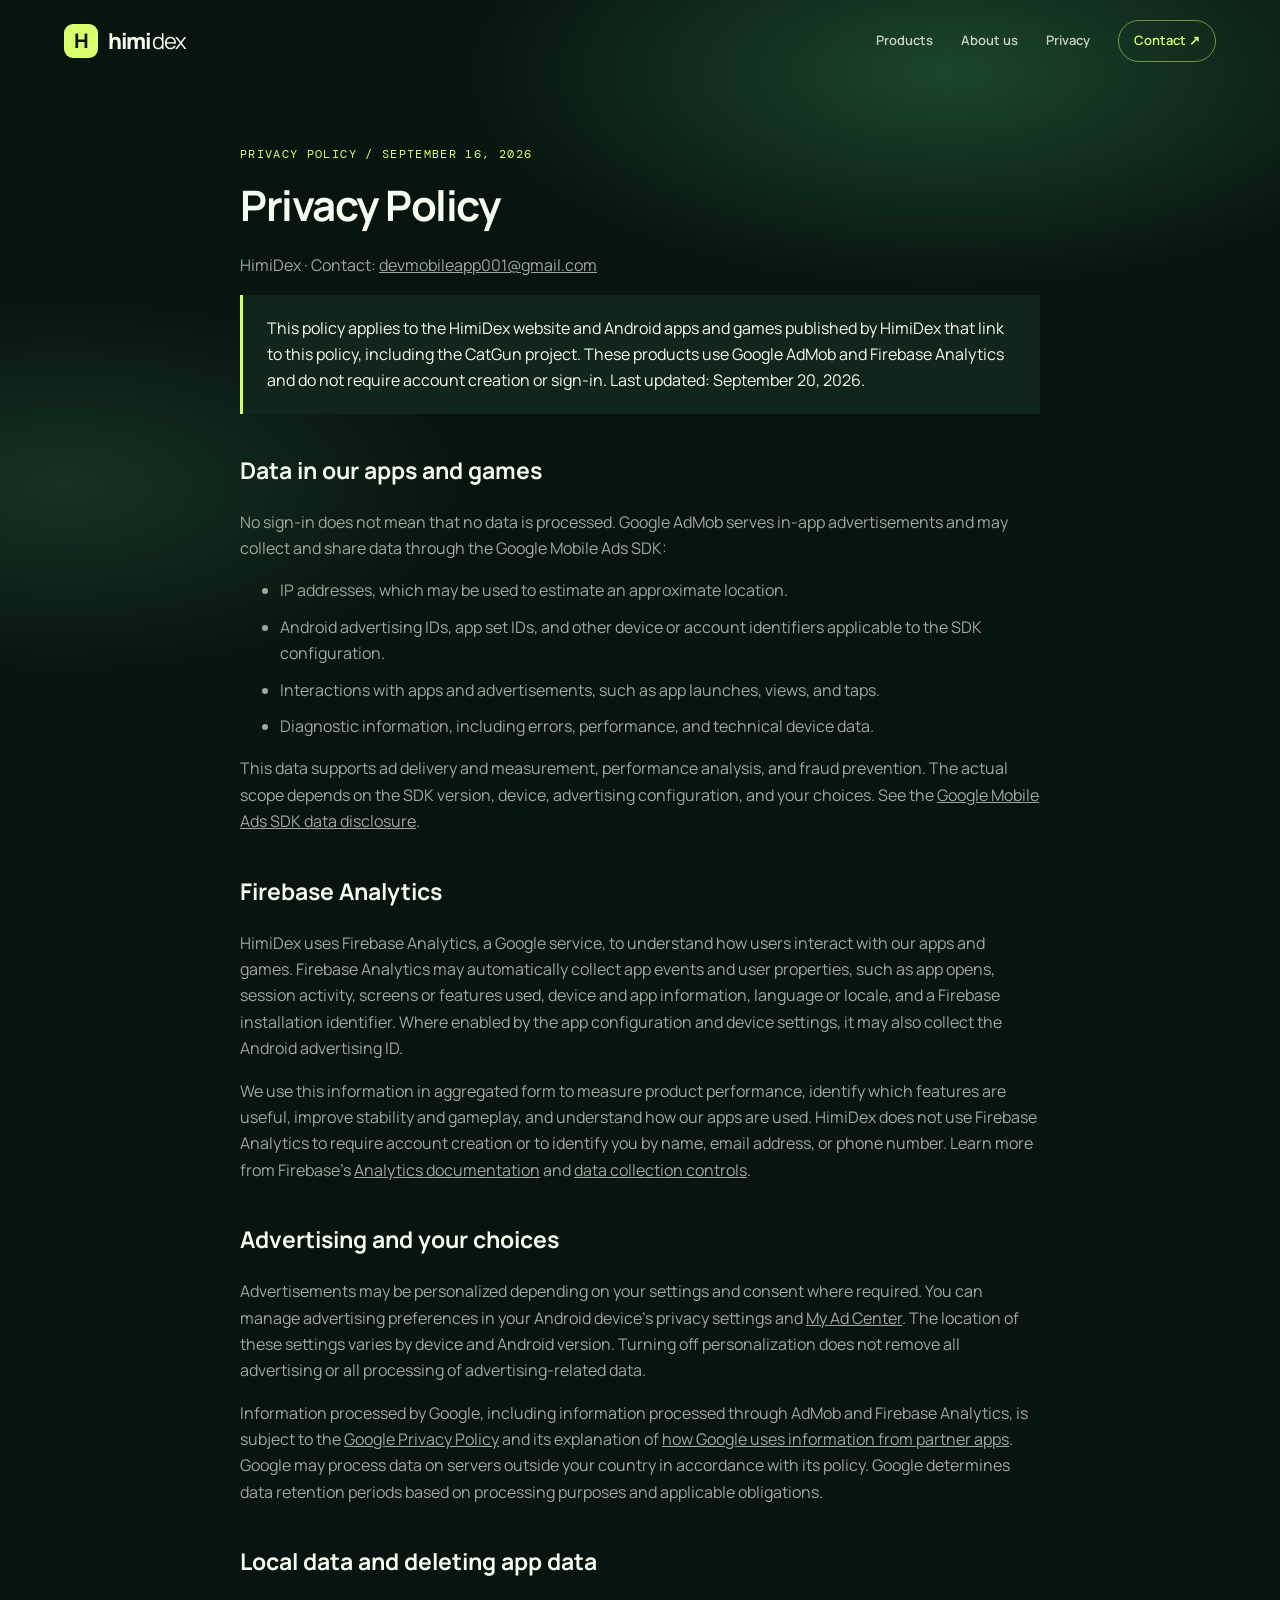
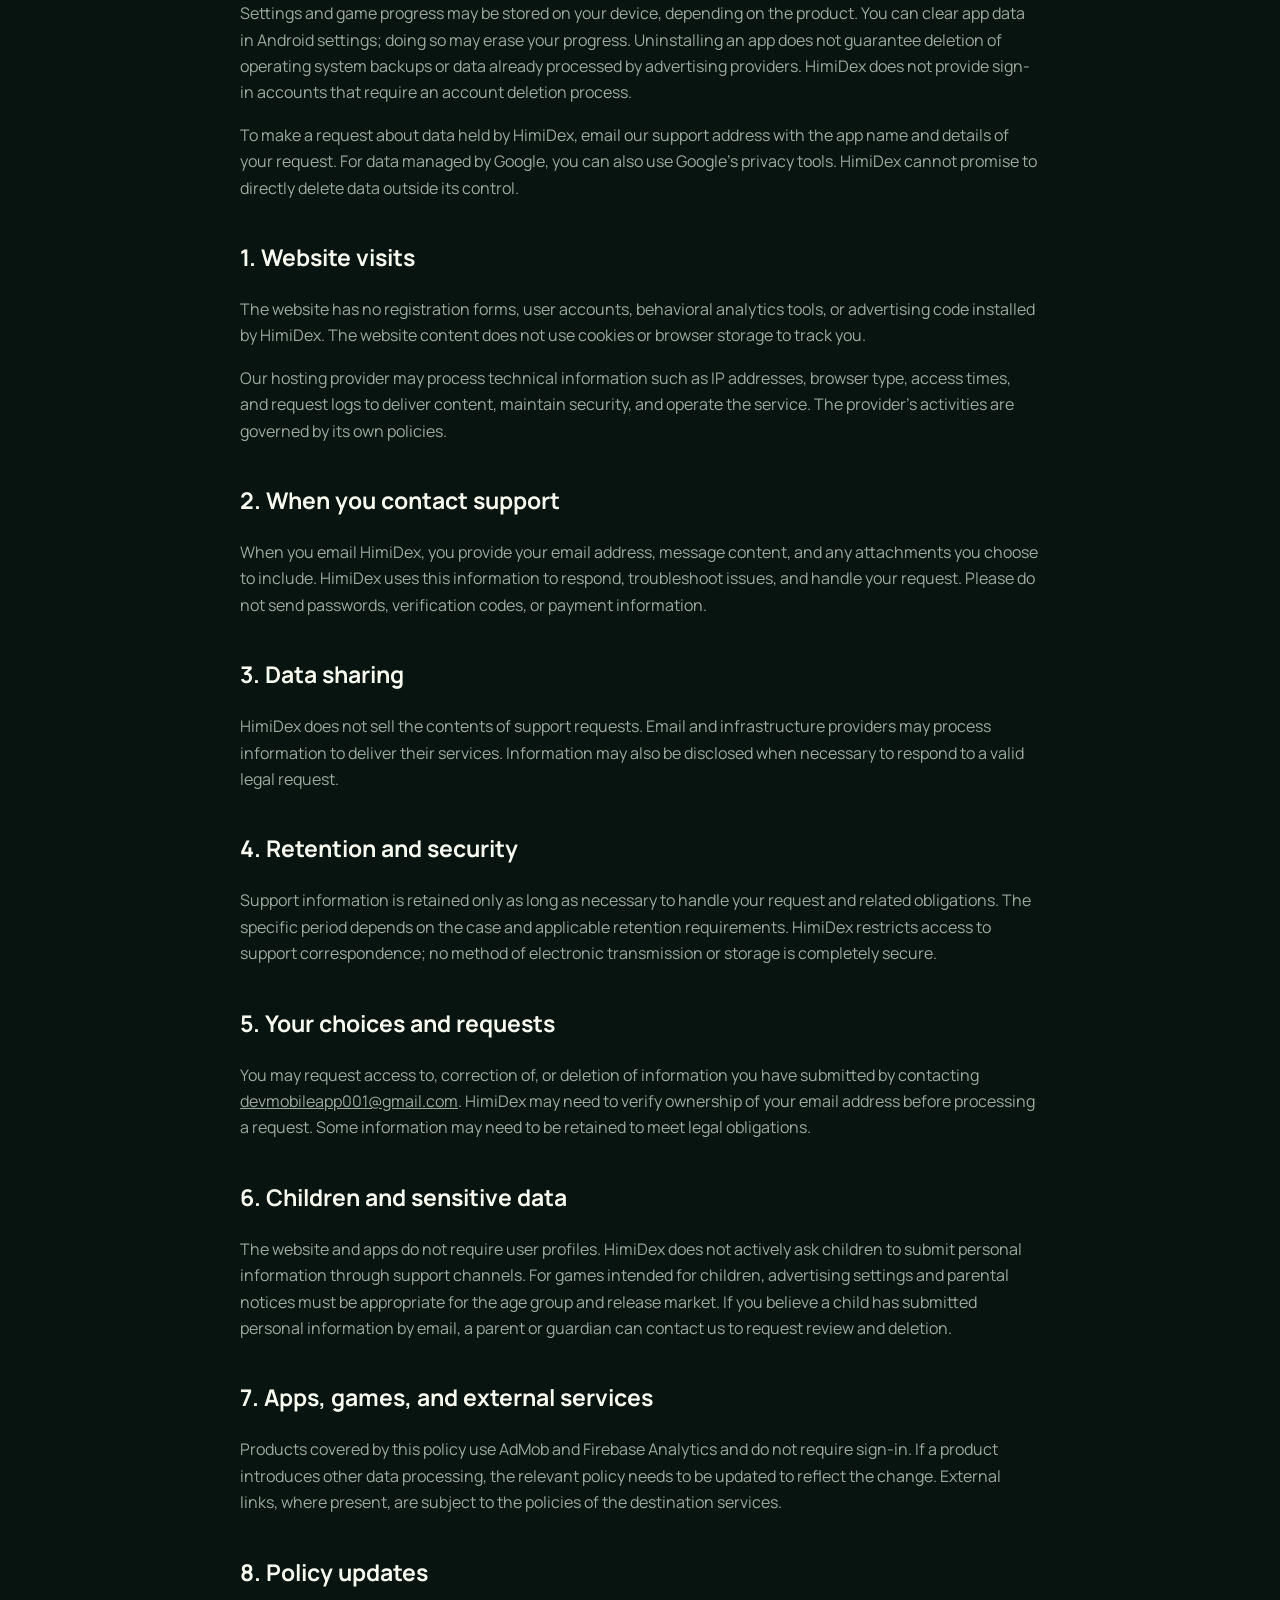
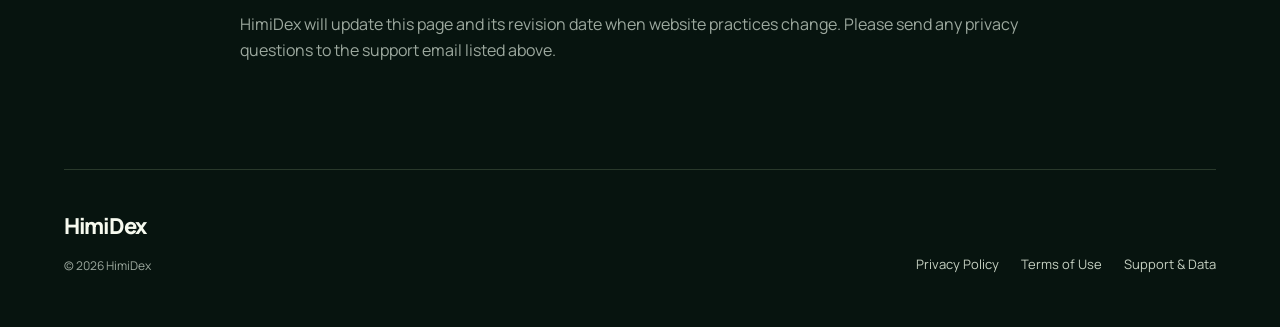
==== privacy-policy/index.html @ a6551d79 "update" ====
<!doctype html><html lang="en"><head><meta charset="utf-8"><meta name="viewport" content="width=device-width,initial-scale=1"><title>Privacy Policy — HimiDex</title><meta name="description" content="HimiDex Privacy Policy. Contact devmobileapp001@gmail.com."><link rel="stylesheet" href="/style.css"><link rel="icon" href="data:image/svg+xml,%3Csvg xmlns='http://www.w3.org/2000/svg' viewBox='0 0 40 40'%3E%3Crect width='40' height='40' rx='10' fill='%23c3f56d'/%3E%3Ctext x='8' y='29' font-size='28' font-family='sans-serif' font-weight='bold' fill='%23111411'%3EH%3C/text%3E%3C/svg%3E"></head><body><a class="skip" href="#main">Skip to content</a><header><nav class="wrap"><a class="brand" href="/"><b>H</b>himi<span style="font-weight:400">dex</span></a><div class="links"><a href="/#products">Products</a><a href="/#about">About us</a><a href="/privacy-policy/">Privacy</a><a class="contact" href="/support/">Contact ↗</a></div></nav></header><main id="main" class="wrap legal"><div class="eyebrow">Privacy Policy / September 16, 2026</div><h1>Privacy Policy</h1><p>HimiDex · Contact: <a href="mailto:devmobileapp001@gmail.com">devmobileapp001@gmail.com</a></p>
<div class="notice">This policy applies to the HimiDex website and Android apps and games published by HimiDex that link to this policy, including the CatGun project. These products use Google AdMob and Firebase Analytics and do not require account creation or sign-in. Last updated: September 20, 2026.</div>
<h2>Data in our apps and games</h2><p>No sign-in does not mean that no data is processed. Google AdMob serves in-app advertisements and may collect and share data through the Google Mobile Ads SDK:</p><ul><li>IP addresses, which may be used to estimate an approximate location.</li><li>Android advertising IDs, app set IDs, and other device or account identifiers applicable to the SDK configuration.</li><li>Interactions with apps and advertisements, such as app launches, views, and taps.</li><li>Diagnostic information, including errors, performance, and technical device data.</li></ul><p>This data supports ad delivery and measurement, performance analysis, and fraud prevention. The actual scope depends on the SDK version, device, advertising configuration, and your choices. See the <a href="https://developers.google.com/admob/android/privacy/play-data-disclosure">Google Mobile Ads SDK data disclosure</a>.</p>
<h2>Firebase Analytics</h2><p>HimiDex uses Firebase Analytics, a Google service, to understand how users interact with our apps and games. Firebase Analytics may automatically collect app events and user properties, such as app opens, session activity, screens or features used, device and app information, language or locale, and a Firebase installation identifier. Where enabled by the app configuration and device settings, it may also collect the Android advertising ID.</p><p>We use this information in aggregated form to measure product performance, identify which features are useful, improve stability and gameplay, and understand how our apps are used. HimiDex does not use Firebase Analytics to require account creation or to identify you by name, email address, or phone number. Learn more from Firebase's <a href="https://firebase.google.com/docs/analytics/android/get-started">Analytics documentation</a> and <a href="https://firebase.google.com/docs/analytics/android/configure-data-collection">data collection controls</a>.</p>
<h2>Advertising and your choices</h2><p>Advertisements may be personalized depending on your settings and consent where required. You can manage advertising preferences in your Android device's privacy settings and <a href="https://myadcenter.google.com/">My Ad Center</a>. The location of these settings varies by device and Android version. Turning off personalization does not remove all advertising or all processing of advertising-related data.</p><p>Information processed by Google, including information processed through AdMob and Firebase Analytics, is subject to the <a href="https://policies.google.com/privacy">Google Privacy Policy</a> and its explanation of <a href="https://policies.google.com/technologies/partner-sites">how Google uses information from partner apps</a>. Google may process data on servers outside your country in accordance with its policy. Google determines data retention periods based on processing purposes and applicable obligations.</p>
<h2>Local data and deleting app data</h2><p>Settings and game progress may be stored on your device, depending on the product. You can clear app data in Android settings; doing so may erase your progress. Uninstalling an app does not guarantee deletion of operating system backups or data already processed by advertising providers. HimiDex does not provide sign-in accounts that require an account deletion process.</p><p>To make a request about data held by HimiDex, email our support address with the app name and details of your request. For data managed by Google, you can also use Google's privacy tools. HimiDex cannot promise to directly delete data outside its control.</p>
<h2>1. Website visits</h2><p>The website has no registration forms, user accounts, behavioral analytics tools, or advertising code installed by HimiDex. The website content does not use cookies or browser storage to track you.</p><p>Our hosting provider may process technical information such as IP addresses, browser type, access times, and request logs to deliver content, maintain security, and operate the service. The provider's activities are governed by its own policies.</p>
<h2>2. When you contact support</h2><p>When you email HimiDex, you provide your email address, message content, and any attachments you choose to include. HimiDex uses this information to respond, troubleshoot issues, and handle your request. Please do not send passwords, verification codes, or payment information.</p>
<h2>3. Data sharing</h2><p>HimiDex does not sell the contents of support requests. Email and infrastructure providers may process information to deliver their services. Information may also be disclosed when necessary to respond to a valid legal request.</p>
<h2>4. Retention and security</h2><p>Support information is retained only as long as necessary to handle your request and related obligations. The specific period depends on the case and applicable retention requirements. HimiDex restricts access to support correspondence; no method of electronic transmission or storage is completely secure.</p>
<h2>5. Your choices and requests</h2><p>You may request access to, correction of, or deletion of information you have submitted by contacting <a href="mailto:devmobileapp001@gmail.com?subject=Privacy%20request">devmobileapp001@gmail.com</a>. HimiDex may need to verify ownership of your email address before processing a request. Some information may need to be retained to meet legal obligations.</p>
<h2>6. Children and sensitive data</h2><p>The website and apps do not require user profiles. HimiDex does not actively ask children to submit personal information through support channels. For games intended for children, advertising settings and parental notices must be appropriate for the age group and release market. If you believe a child has submitted personal information by email, a parent or guardian can contact us to request review and deletion.</p>
<h2>7. Apps, games, and external services</h2><p>Products covered by this policy use AdMob and Firebase Analytics and do not require sign-in. If a product introduces other data processing, the relevant policy needs to be updated to reflect the change. External links, where present, are subject to the policies of the destination services.</p>
<h2>8. Policy updates</h2><p>HimiDex will update this page and its revision date when website practices change. Please send any privacy questions to the support email listed above.</p></main><footer class="wrap footer"><div><a class="brand" href="/">HimiDex</a><p>© 2026 HimiDex</p></div><div class="footer-links"><a href="/privacy-policy/">Privacy Policy</a><a href="/terms/">Terms of Use</a><a href="/support/">Support & Data</a></div></footer></body></html>
---- style.css ----
@import url('https://fonts.googleapis.com/css2?family=DM+Mono&family=Manrope:wght@400;500;600;700;800&display=swap');
:root{color-scheme:dark;--ink:#07140f;--panel:#10261d;--muted:#9da99f;--acid:#d9ff6c;--line:rgba(220,255,192,.16);--white:#f6faef}*{box-sizing:border-box}html{scroll-behavior:smooth;scroll-padding-top:100px}body{margin:0;background:var(--ink);color:var(--white);font:16px/1.65 Manrope,Arial,sans-serif;overflow-x:hidden}body:before{content:"";position:fixed;inset:0;z-index:-2;background:radial-gradient(ellipse 55% 35% at 74% 8%,#1c452d 0%,transparent 70%),radial-gradient(ellipse 45% 30% at 5% 54%,#153224 0%,transparent 72%),var(--ink)}body:after{content:"";position:fixed;inset:0;z-index:-1;opacity:.17;pointer-events:none;background-image:linear-gradient(rgba(220,255,192,.14) 1px,transparent 1px),linear-gradient(90deg,rgba(220,255,192,.14) 1px,transparent 1px);background-size:70px 70px;mask-image:linear-gradient(#0001,transparent 70%)}a{color:inherit;text-decoration:none}.wrap{width:min(1190px,90%);margin-inline:auto}.skip{position:absolute;top:-60px;left:12px;background:var(--acid);color:var(--ink);padding:10px 14px;z-index:20}.skip:focus{top:12px}.site-header{border-bottom:1px solid var(--line);backdrop-filter:blur(16px);position:sticky;top:0;z-index:10;background:rgba(7,20,15,.78)}nav{height:82px;display:flex;align-items:center;justify-content:space-between;gap:24px}.brand{font-weight:800;letter-spacing:-1.3px;font-size:22px;display:flex;align-items:center;gap:1px}.brand b{display:grid;place-items:center;width:34px;height:34px;margin-right:9px;border-radius:9px;background:var(--acid);color:var(--ink);font:800 20px/1 Manrope}.brand span{font-weight:400}.links{display:flex;align-items:center;gap:28px;font-size:13px;font-weight:600;color:#c8d0c6}.links>a{transition:color .2s}.links>a:hover{color:var(--acid)}.contact{border:1px solid rgba(217,255,108,.48);border-radius:999px;padding:9px 15px;color:var(--acid)!important}.contact i{font-style:normal;margin-left:5px}.hero{min-height:650px;padding:79px 0 58px;display:grid;grid-template-columns:1.04fr .96fr;align-items:center;gap:60px}.eyebrow{font:12px/1.3 "DM Mono",monospace;letter-spacing:1.35px;text-transform:uppercase;color:var(--acid);display:flex;align-items:center;gap:10px;margin:0 0 20px}.eyebrow span{width:8px;height:8px;border-radius:50%;background:var(--acid);box-shadow:0 0 16px var(--acid)}h1,h2,h3,p{margin-top:0}h1{font-size:clamp(45px,5.4vw,76px);line-height:1.06;letter-spacing:-4.6px;margin-bottom:25px;max-width:700px}h1 em,h2 em{font-style:normal;color:var(--acid)}p{color:var(--muted)}.hero-copy>p{max-width:520px;font-size:18px}.hero-actions{display:flex;align-items:center;gap:25px;margin-top:31px}.button{background:var(--acid);color:var(--ink);display:inline-flex;align-items:center;gap:30px;font-weight:800;padding:14px 18px 14px 20px;border-radius:9px;transition:transform .2s,box-shadow .2s}.button span{font-size:21px;line-height:1}.button:hover{transform:translateY(-3px);box-shadow:0 13px 30px rgba(217,255,108,.18)}.quiet-link{font-size:14px;font-weight:700;color:#d3ddce}.quiet-link span{color:var(--acid);margin-left:6px}.hero-meta{display:flex;gap:34px;margin-top:52px;padding-top:18px;border-top:1px solid var(--line)}.hero-meta div{display:grid}.hero-meta strong{font:700 12px "DM Mono",monospace;color:#edf5e8;text-transform:uppercase;letter-spacing:.45px}.hero-meta span{font-size:12px;color:#758278;margin-top:3px}.hero-stage{position:relative;min-height:495px;border:1px solid rgba(217,255,108,.5);border-radius:30px;overflow:hidden;background:linear-gradient(142deg,#d9ff6c -15%,#94bf3e 42%,#1e4b2b 115%);isolation:isolate;box-shadow:20px 25px 0 rgba(1,8,5,.45),0 0 0 7px rgba(217,255,108,.05);transform:rotate(1.25deg)}.hero-stage:after{content:"";position:absolute;inset:12px;border:1px solid rgba(3,20,10,.22);border-radius:21px;z-index:-1}.stage-label,.stage-foot{position:absolute;left:27px;right:27px;display:flex;justify-content:space-between;z-index:3;color:#14351e;font:10px "DM Mono",monospace;letter-spacing:1px}.stage-label{top:25px}.stage-label strong{font-size:10px}.stage-foot{bottom:24px;font-weight:700}.hero-stage img{position:absolute;width:276px;height:auto;left:50%;top:50%;z-index:2;transform:translate(-50%,-43%) rotate(-7deg);filter:drop-shadow(16px 26px 1px rgba(11,40,19,.28));image-rendering:auto}.orbit{position:absolute;border:1px solid rgba(14,56,26,.37);border-radius:50%;left:50%;top:49%;transform:translate(-50%,-50%);z-index:1}.orbit-one{width:360px;height:360px;box-shadow:0 0 0 42px rgba(205,255,100,.21),0 0 0 84px rgba(205,255,100,.13)}.orbit-two{width:525px;height:300px;transform:translate(-50%,-50%) rotate(-26deg)}.pixel-grid{position:absolute;inset:0;opacity:.28;background-image:linear-gradient(rgba(22,66,30,.54) 1px,transparent 1px),linear-gradient(90deg,rgba(22,66,30,.54) 1px,transparent 1px);background-size:25px 25px;mask-image:linear-gradient(90deg,transparent,#000 28%,#000 75%,transparent)}.spark{position:absolute;color:#f3ffd0;font-size:30px;z-index:3}.spark-one{right:60px;top:128px}.spark-two{left:67px;bottom:115px;font-size:19px}.ticker{border-block:1px solid var(--line);overflow:hidden;background:rgba(5,17,12,.52);white-space:nowrap}.ticker>div{padding:16px 0;display:flex;width:max-content;gap:24px;font:12px "DM Mono",monospace;letter-spacing:1.5px;color:#dbe9d3;animation:marquee 28s linear infinite}.ticker b{color:var(--acid);font-size:14px}@keyframes marquee{to{transform:translateX(-20%)}}.section{padding:120px 0}.section-head{display:flex;justify-content:space-between;align-items:end;gap:55px;margin-bottom:47px}.section-head h2,.studio-section h2{font-size:clamp(37px,4.1vw,58px);line-height:1.08;letter-spacing:-3.3px;margin:0}.section-head>p{max-width:370px;margin:0 0 5px}.product-grid{display:grid;grid-template-columns:1.13fr .87fr;gap:22px}.project-card{min-height:510px;padding:27px;border:1px solid var(--line);border-radius:22px;display:flex;flex-direction:column;overflow:hidden;position:relative}.card-top{display:flex;justify-content:space-between;align-items:center;font:11px "DM Mono",monospace;letter-spacing:1.1px;text-transform:uppercase;z-index:2}.card-top i{font-style:normal;letter-spacing:0;color:#122716;background:var(--acid);padding:5px 8px;border-radius:99px}.game-card{background:radial-gradient(circle at 58% 36%,#547d30 0%,#254d29 24%,#10291f 67%,#0c1b15 100%)}.game-card:before{content:"";position:absolute;width:490px;height:490px;border-radius:50%;border:1px solid rgba(217,255,108,.25);left:15%;top:55px;box-shadow:0 0 0 42px rgba(217,255,108,.045),0 0 0 84px rgba(217,255,108,.025)}.game-orb{position:absolute;left:50%;top:47%;width:200px;height:200px;transform:translate(-50%,-50%);border-radius:50%;display:grid;place-items:center;border:1px solid rgba(217,255,108,.35);background:radial-gradient(circle,#d7ff79,#8ab34b 58%,transparent 59%);box-shadow:0 0 0 25px rgba(217,255,108,.05)}.game-orb img{width:164px;height:auto;filter:drop-shadow(8px 15px 0 rgba(0,0,0,.2));transform:rotate(-7deg)}.card-bottom{margin-top:auto;position:relative;z-index:2}.card-bottom h3{font-size:29px;letter-spacing:-1.5px;margin-bottom:5px}.card-bottom p{max-width:450px;margin-bottom:15px}.card-bottom a{font:700 13px "DM Mono",monospace;color:var(--acid)}.card-bottom a span{font-size:18px;margin-left:7px}.app-card{background:#ece7d9;color:#162319}.app-card .card-top{color:#304438}.app-card .card-top i{background:#182b20;color:var(--acid)}.app-card .card-bottom p{color:#4d6054}.app-card .card-bottom a{color:#305a3a}.app-visual{display:flex;gap:24px;align-items:center;justify-content:center;height:285px;position:relative}.phone{width:144px;height:241px;border-radius:25px;background:#172b20;border:7px solid #fffdf5;box-shadow:10px 13px 0 rgba(15,34,19,.13);display:flex;align-items:center;justify-content:center;position:relative;transform:rotate(7deg)}.phone>span{position:absolute;top:10px;width:42px;height:5px;background:#e6e5db;border-radius:10px}.phone b{display:grid;place-items:center;width:61px;height:61px;border-radius:17px;background:var(--acid);color:#18301e;font-size:32px}.phone small{position:absolute;bottom:30px;color:#edf4e9;font-size:9px}.phone i{position:absolute;bottom:13px;width:35px;height:3px;background:#d6e1d0;border-radius:99px}.app-lines{display:grid;gap:12px}.app-lines span{display:block;height:10px;border-radius:99px;background:#cdd7c7}.app-lines span:nth-child(1){width:83px}.app-lines span:nth-child(2){width:122px;background:#a8c962}.app-lines span:nth-child(3){width:64px}.studio-section{background:linear-gradient(90deg,rgba(217,255,108,.09),rgba(217,255,108,.015));border-block:1px solid var(--line);padding:105px 0}.studio-grid{display:grid;grid-template-columns:1fr 1fr;gap:80px}.studio-copy>p{font-size:18px;max-width:505px}.principles{margin-top:35px;border-top:1px solid var(--line)}.principles div{display:grid;grid-template-columns:50px 1fr;align-items:center;padding:14px 0;border-bottom:1px solid var(--line)}.principles b{color:var(--acid);font:12px "DM Mono",monospace}.principles span{font-weight:700}.privacy-section{padding:94px 0}.privacy-card{padding:44px 49px;display:grid;grid-template-columns:auto 1fr auto;align-items:center;gap:31px;border-radius:19px;background:var(--acid);color:var(--ink);position:relative;overflow:hidden}.privacy-card:after{content:"";position:absolute;width:360px;height:360px;border-radius:50%;border:1px solid rgba(7,20,15,.2);right:-95px;top:-200px;box-shadow:0 0 0 35px rgba(7,20,15,.06),0 0 0 70px rgba(7,20,15,.04)}.privacy-mark{width:58px;height:58px;display:grid;place-items:center;border-radius:17px;background:var(--ink);color:var(--acid);font-size:25px}.privacy-card .eyebrow{color:#386322;margin-bottom:10px}.privacy-card h2{font-size:32px;line-height:1.15;letter-spacing:-1.6px;margin-bottom:8px}.privacy-card p{color:#315231;margin:0}.round-link{position:relative;z-index:1;width:54px;height:54px;border-radius:50%;display:grid;place-items:center;background:var(--ink);color:var(--acid);font-size:23px;transition:transform .2s}.round-link:hover{transform:rotate(45deg)}.footer{border-top:1px solid var(--line);padding:38px 0 52px;display:flex;align-items:end;justify-content:space-between;gap:25px}.footer p{font-size:12px;margin:11px 0 0}.footer-links{display:flex;gap:22px;flex-wrap:wrap;font-size:13px;color:#c6d1c2}.footer-links a:hover{color:var(--acid)}.legal{max-width:800px;padding:65px 0 90px}.legal h1{font-size:42px;letter-spacing:-1.5px}.legal h2{font-size:23px;margin-top:38px}.legal a{text-decoration:underline}.notice{border-left:3px solid var(--acid);background:var(--panel);padding:20px 24px}.legal li{color:var(--muted);margin:10px 0}@media(max-width:780px){.wrap{width:min(92%,1190px)}nav{height:auto;min-height:74px;padding:14px 0}.links{gap:13px;font-size:11px}.links>a:not(.contact){display:none}.contact{padding:8px 11px}.hero{grid-template-columns:1fr;padding:58px 0 46px;gap:48px;min-height:0}h1{letter-spacing:-3px}.hero-copy>p{font-size:16px}.hero-meta{margin-top:35px;gap:17px}.hero-stage{min-height:410px;transform:none}.hero-stage img{width:230px}.section{padding:78px 0}.section-head{display:block;margin-bottom:32px}.section-head>p{margin-top:21px}.product-grid,.studio-grid{grid-template-columns:1fr}.project-card{min-height:450px}.studio-section{padding:75px 0}.studio-grid{gap:28px}.privacy-section{padding:65px 0}.privacy-card{padding:29px;grid-template-columns:auto 1fr;gap:20px}.privacy-card h2{font-size:26px}.privacy-card p{grid-column:1/-1}.round-link{grid-column:2;justify-self:end}.footer{display:block}.footer-links{margin-top:25px}.ticker>div{animation-duration:20s}.legal h1{font-size:34px}}@media(prefers-reduced-motion:reduce){*,*:before,*:after{animation:none!important;scroll-behavior:auto!important;transition:none!important}}
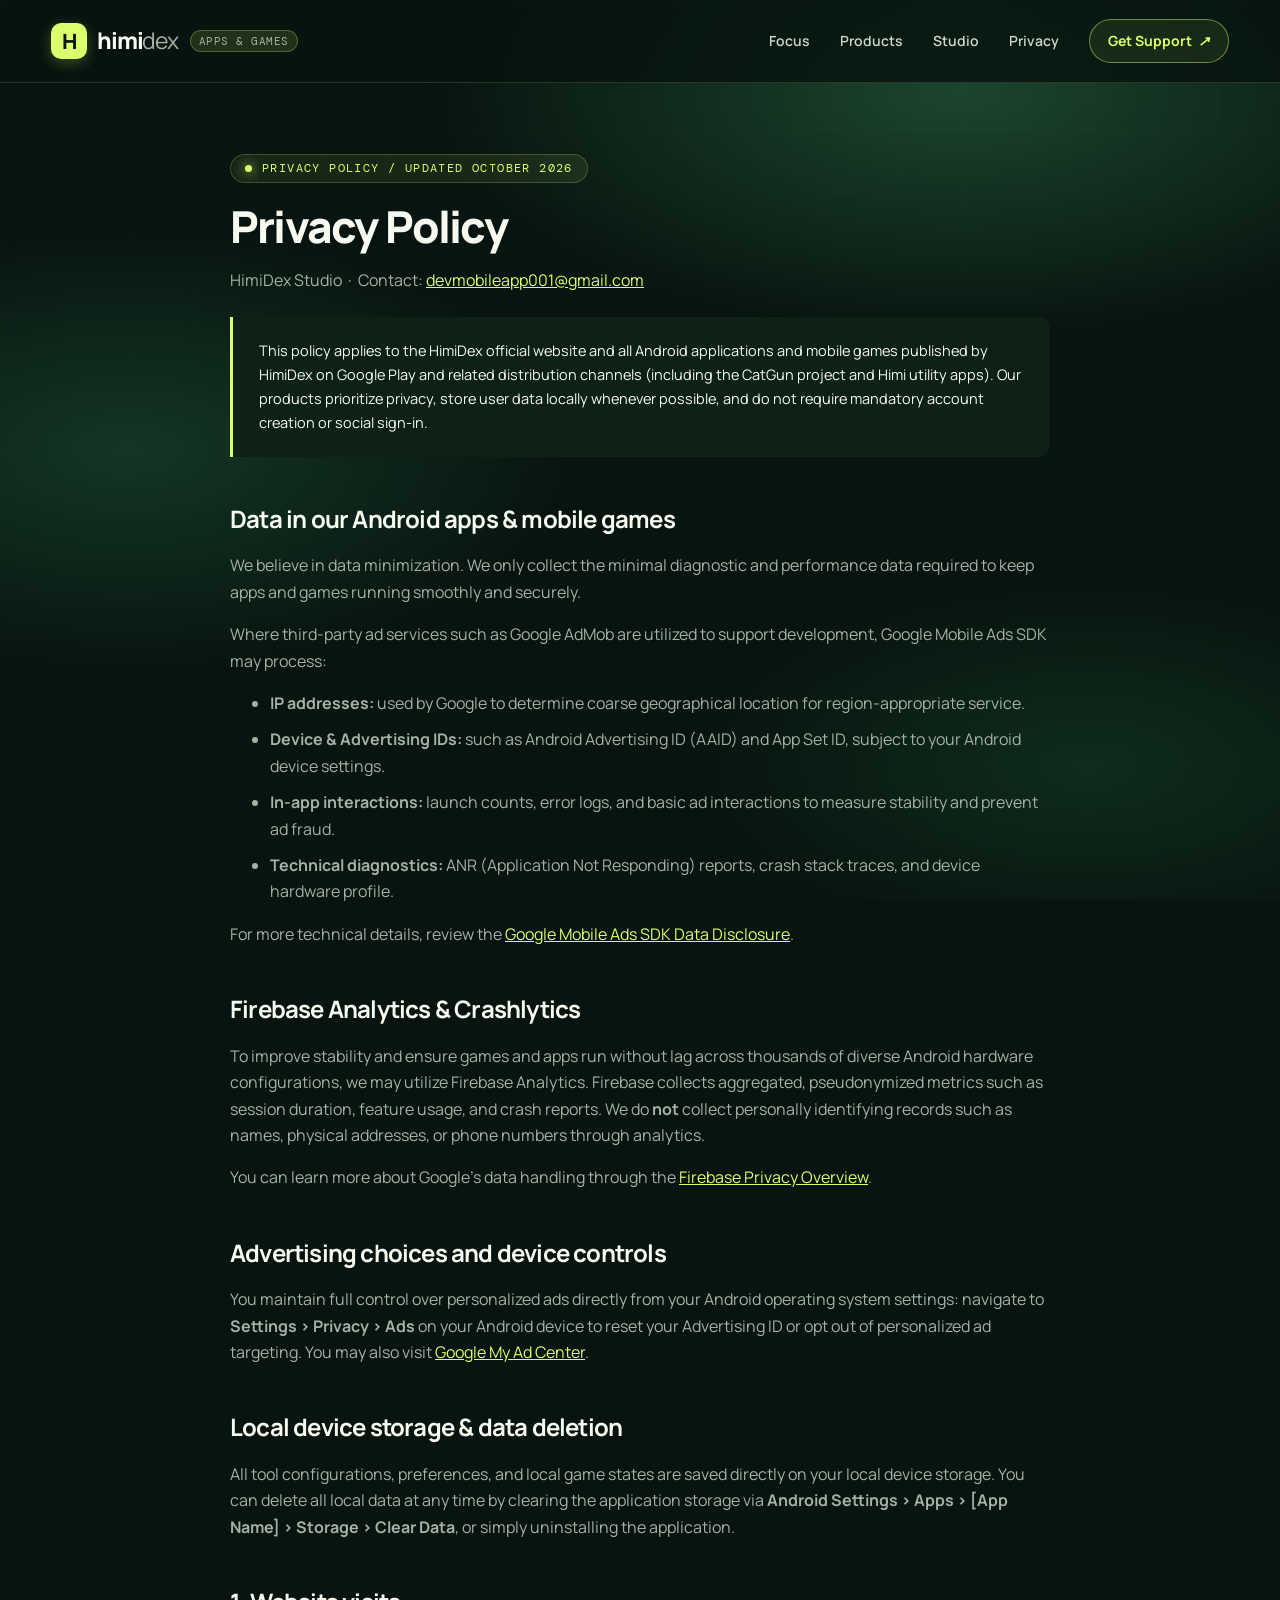
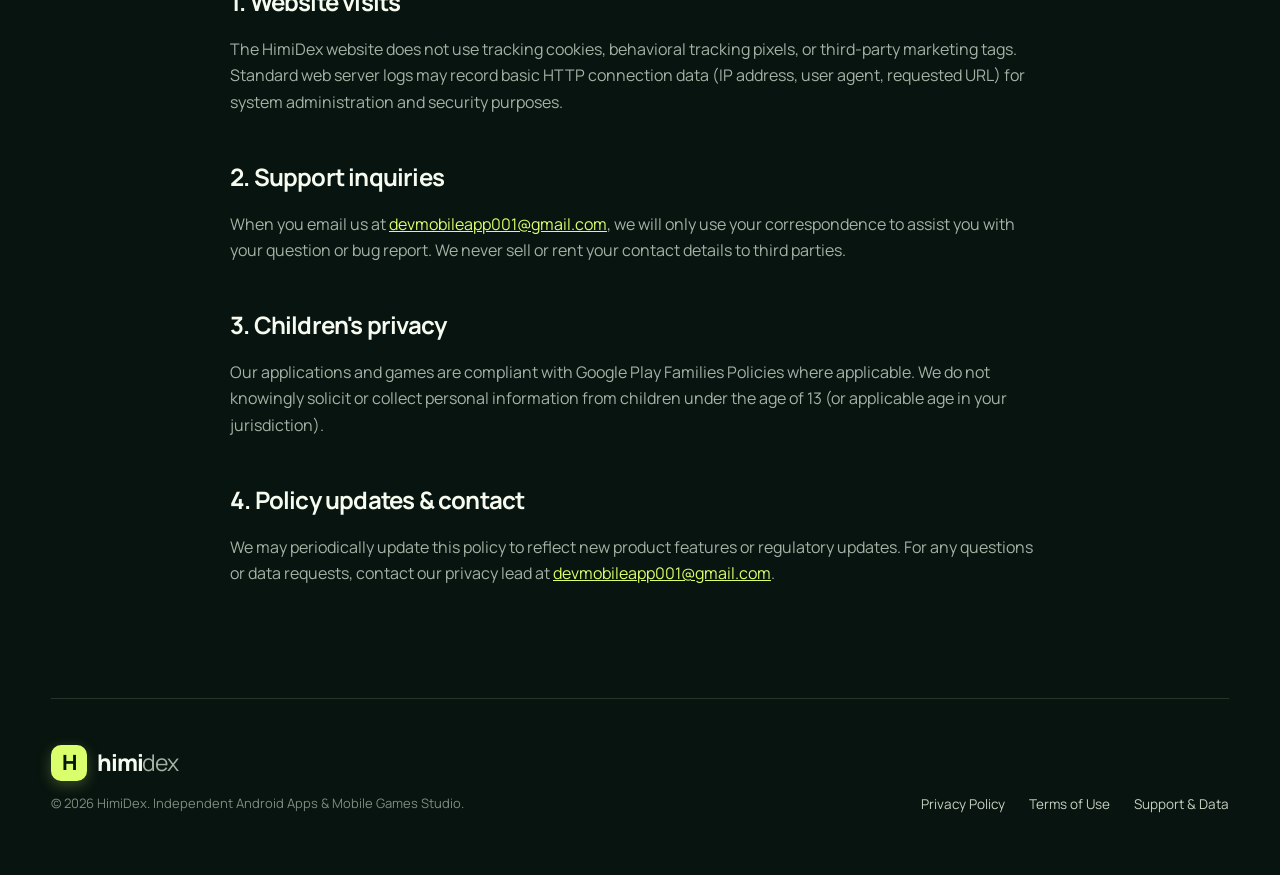
==== commit a8580b19: "update" ====
--- a/privacy-policy/index.html
+++ b/privacy-policy/index.html
@@ -1,14 +1,87 @@
-<!doctype html><html lang="en"><head><meta charset="utf-8"><meta name="viewport" content="width=device-width,initial-scale=1"><title>Privacy Policy — HimiDex</title><meta name="description" content="HimiDex Privacy Policy. Contact devmobileapp001@gmail.com."><link rel="stylesheet" href="/style.css"><link rel="icon" href="data:image/svg+xml,%3Csvg xmlns='http://www.w3.org/2000/svg' viewBox='0 0 40 40'%3E%3Crect width='40' height='40' rx='10' fill='%23c3f56d'/%3E%3Ctext x='8' y='29' font-size='28' font-family='sans-serif' font-weight='bold' fill='%23111411'%3EH%3C/text%3E%3C/svg%3E"></head><body><a class="skip" href="#main">Skip to content</a><header><nav class="wrap"><a class="brand" href="/"><b>H</b>himi<span style="font-weight:400">dex</span></a><div class="links"><a href="/#products">Products</a><a href="/#about">About us</a><a href="/privacy-policy/">Privacy</a><a class="contact" href="/support/">Contact ↗</a></div></nav></header><main id="main" class="wrap legal"><div class="eyebrow">Privacy Policy / September 16, 2026</div><h1>Privacy Policy</h1><p>HimiDex · Contact: <a href="mailto:devmobileapp001@gmail.com">devmobileapp001@gmail.com</a></p>
-<div class="notice">This policy applies to the HimiDex website and Android apps and games published by HimiDex that link to this policy, including the CatGun project. These products use Google AdMob and Firebase Analytics and do not require account creation or sign-in. Last updated: September 20, 2026.</div>
-<h2>Data in our apps and games</h2><p>No sign-in does not mean that no data is processed. Google AdMob serves in-app advertisements and may collect and share data through the Google Mobile Ads SDK:</p><ul><li>IP addresses, which may be used to estimate an approximate location.</li><li>Android advertising IDs, app set IDs, and other device or account identifiers applicable to the SDK configuration.</li><li>Interactions with apps and advertisements, such as app launches, views, and taps.</li><li>Diagnostic information, including errors, performance, and technical device data.</li></ul><p>This data supports ad delivery and measurement, performance analysis, and fraud prevention. The actual scope depends on the SDK version, device, advertising configuration, and your choices. See the <a href="https://developers.google.com/admob/android/privacy/play-data-disclosure">Google Mobile Ads SDK data disclosure</a>.</p>
-<h2>Firebase Analytics</h2><p>HimiDex uses Firebase Analytics, a Google service, to understand how users interact with our apps and games. Firebase Analytics may automatically collect app events and user properties, such as app opens, session activity, screens or features used, device and app information, language or locale, and a Firebase installation identifier. Where enabled by the app configuration and device settings, it may also collect the Android advertising ID.</p><p>We use this information in aggregated form to measure product performance, identify which features are useful, improve stability and gameplay, and understand how our apps are used. HimiDex does not use Firebase Analytics to require account creation or to identify you by name, email address, or phone number. Learn more from Firebase's <a href="https://firebase.google.com/docs/analytics/android/get-started">Analytics documentation</a> and <a href="https://firebase.google.com/docs/analytics/android/configure-data-collection">data collection controls</a>.</p>
-<h2>Advertising and your choices</h2><p>Advertisements may be personalized depending on your settings and consent where required. You can manage advertising preferences in your Android device's privacy settings and <a href="https://myadcenter.google.com/">My Ad Center</a>. The location of these settings varies by device and Android version. Turning off personalization does not remove all advertising or all processing of advertising-related data.</p><p>Information processed by Google, including information processed through AdMob and Firebase Analytics, is subject to the <a href="https://policies.google.com/privacy">Google Privacy Policy</a> and its explanation of <a href="https://policies.google.com/technologies/partner-sites">how Google uses information from partner apps</a>. Google may process data on servers outside your country in accordance with its policy. Google determines data retention periods based on processing purposes and applicable obligations.</p>
-<h2>Local data and deleting app data</h2><p>Settings and game progress may be stored on your device, depending on the product. You can clear app data in Android settings; doing so may erase your progress. Uninstalling an app does not guarantee deletion of operating system backups or data already processed by advertising providers. HimiDex does not provide sign-in accounts that require an account deletion process.</p><p>To make a request about data held by HimiDex, email our support address with the app name and details of your request. For data managed by Google, you can also use Google's privacy tools. HimiDex cannot promise to directly delete data outside its control.</p>
-<h2>1. Website visits</h2><p>The website has no registration forms, user accounts, behavioral analytics tools, or advertising code installed by HimiDex. The website content does not use cookies or browser storage to track you.</p><p>Our hosting provider may process technical information such as IP addresses, browser type, access times, and request logs to deliver content, maintain security, and operate the service. The provider's activities are governed by its own policies.</p>
-<h2>2. When you contact support</h2><p>When you email HimiDex, you provide your email address, message content, and any attachments you choose to include. HimiDex uses this information to respond, troubleshoot issues, and handle your request. Please do not send passwords, verification codes, or payment information.</p>
-<h2>3. Data sharing</h2><p>HimiDex does not sell the contents of support requests. Email and infrastructure providers may process information to deliver their services. Information may also be disclosed when necessary to respond to a valid legal request.</p>
-<h2>4. Retention and security</h2><p>Support information is retained only as long as necessary to handle your request and related obligations. The specific period depends on the case and applicable retention requirements. HimiDex restricts access to support correspondence; no method of electronic transmission or storage is completely secure.</p>
-<h2>5. Your choices and requests</h2><p>You may request access to, correction of, or deletion of information you have submitted by contacting <a href="mailto:devmobileapp001@gmail.com?subject=Privacy%20request">devmobileapp001@gmail.com</a>. HimiDex may need to verify ownership of your email address before processing a request. Some information may need to be retained to meet legal obligations.</p>
-<h2>6. Children and sensitive data</h2><p>The website and apps do not require user profiles. HimiDex does not actively ask children to submit personal information through support channels. For games intended for children, advertising settings and parental notices must be appropriate for the age group and release market. If you believe a child has submitted personal information by email, a parent or guardian can contact us to request review and deletion.</p>
-<h2>7. Apps, games, and external services</h2><p>Products covered by this policy use AdMob and Firebase Analytics and do not require sign-in. If a product introduces other data processing, the relevant policy needs to be updated to reflect the change. External links, where present, are subject to the policies of the destination services.</p>
-<h2>8. Policy updates</h2><p>HimiDex will update this page and its revision date when website practices change. Please send any privacy questions to the support email listed above.</p></main><footer class="wrap footer"><div><a class="brand" href="/">HimiDex</a><p>© 2026 HimiDex</p></div><div class="footer-links"><a href="/privacy-policy/">Privacy Policy</a><a href="/terms/">Terms of Use</a><a href="/support/">Support & Data</a></div></footer></body></html>
+<!doctype html>
+<html lang="en">
+<head>
+  <meta charset="utf-8">
+  <meta name="viewport" content="width=device-width,initial-scale=1">
+  <title>Privacy Policy — HimiDex</title>
+  <meta name="description" content="HimiDex Privacy Policy for Android apps and mobile games. Transparent data practices, AdMob, and Firebase Analytics disclosure.">
+  <link rel="stylesheet" href="../style.css">
+  <link rel="icon" href="data:image/svg+xml,%3Csvg xmlns='http://www.w3.org/2000/svg' viewBox='0 0 40 40'%3E%3Crect width='40' height='40' rx='10' fill='%23d9ff6c'/%3E%3Ctext x='8' y='29' font-size='28' font-family='sans-serif' font-weight='800' fill='%2307140f'%3EH%3C/text%3E%3C/svg%3E">
+</head>
+<body>
+  <a class="skip" href="#main">Skip to content</a>
+
+  <header class="site-header">
+    <nav class="wrap">
+      <a class="brand" href="../">
+        <b>H</b>himi<span>dex</span>
+        <span class="brand-badge">APPS &amp; GAMES</span>
+      </a>
+      <div class="links">
+        <a href="../#focus">Focus</a>
+        <a href="../#products">Products</a>
+        <a href="../#about">Studio</a>
+        <a href="../privacy-policy/">Privacy</a>
+        <a class="contact-btn" href="../support/">Get Support <i>↗</i></a>
+      </div>
+    </nav>
+  </header>
+
+  <main id="main" class="wrap legal">
+    <div class="eyebrow"><span></span> Privacy Policy / Updated October 2026</div>
+    <h1>Privacy Policy</h1>
+    <p>HimiDex Studio &nbsp;·&nbsp; Contact: <a href="mailto:devmobileapp001@gmail.com">devmobileapp001@gmail.com</a></p>
+
+    <div class="notice">
+      This policy applies to the HimiDex official website and all Android applications and mobile games published by HimiDex on Google Play and related distribution channels (including the CatGun project and Himi utility apps). Our products prioritize privacy, store user data locally whenever possible, and do not require mandatory account creation or social sign-in.
+    </div>
+
+    <h2>Data in our Android apps &amp; mobile games</h2>
+    <p>We believe in data minimization. We only collect the minimal diagnostic and performance data required to keep apps and games running smoothly and securely.</p>
+    <p>Where third-party ad services such as Google AdMob are utilized to support development, Google Mobile Ads SDK may process:</p>
+    <ul>
+      <li><strong>IP addresses:</strong> used by Google to determine coarse geographical location for region-appropriate service.</li>
+      <li><strong>Device &amp; Advertising IDs:</strong> such as Android Advertising ID (AAID) and App Set ID, subject to your Android device settings.</li>
+      <li><strong>In-app interactions:</strong> launch counts, error logs, and basic ad interactions to measure stability and prevent ad fraud.</li>
+      <li><strong>Technical diagnostics:</strong> ANR (Application Not Responding) reports, crash stack traces, and device hardware profile.</li>
+    </ul>
+    <p>For more technical details, review the <a href="https://developers.google.com/admob/android/privacy/play-data-disclosure" target="_blank" rel="noopener">Google Mobile Ads SDK Data Disclosure</a>.</p>
+
+    <h2>Firebase Analytics &amp; Crashlytics</h2>
+    <p>To improve stability and ensure games and apps run without lag across thousands of diverse Android hardware configurations, we may utilize Firebase Analytics. Firebase collects aggregated, pseudonymized metrics such as session duration, feature usage, and crash reports. We do <strong>not</strong> collect personally identifying records such as names, physical addresses, or phone numbers through analytics.</p>
+    <p>You can learn more about Google's data handling through the <a href="https://firebase.google.com/docs/analytics/android/get-started" target="_blank" rel="noopener">Firebase Privacy Overview</a>.</p>
+
+    <h2>Advertising choices and device controls</h2>
+    <p>You maintain full control over personalized ads directly from your Android operating system settings: navigate to <strong>Settings &gt; Privacy &gt; Ads</strong> on your Android device to reset your Advertising ID or opt out of personalized ad targeting. You may also visit <a href="https://myadcenter.google.com/" target="_blank" rel="noopener">Google My Ad Center</a>.</p>
+
+    <h2>Local device storage &amp; data deletion</h2>
+    <p>All tool configurations, preferences, and local game states are saved directly on your local device storage. You can delete all local data at any time by clearing the application storage via <strong>Android Settings &gt; Apps &gt; [App Name] &gt; Storage &gt; Clear Data</strong>, or simply uninstalling the application.</p>
+
+    <h2>1. Website visits</h2>
+    <p>The HimiDex website does not use tracking cookies, behavioral tracking pixels, or third-party marketing tags. Standard web server logs may record basic HTTP connection data (IP address, user agent, requested URL) for system administration and security purposes.</p>
+
+    <h2>2. Support inquiries</h2>
+    <p>When you email us at <a href="mailto:devmobileapp001@gmail.com">devmobileapp001@gmail.com</a>, we will only use your correspondence to assist you with your question or bug report. We never sell or rent your contact details to third parties.</p>
+
+    <h2>3. Children's privacy</h2>
+    <p>Our applications and games are compliant with Google Play Families Policies where applicable. We do not knowingly solicit or collect personal information from children under the age of 13 (or applicable age in your jurisdiction).</p>
+
+    <h2>4. Policy updates &amp; contact</h2>
+    <p>We may periodically update this policy to reflect new product features or regulatory updates. For any questions or data requests, contact our privacy lead at <a href="mailto:devmobileapp001@gmail.com">devmobileapp001@gmail.com</a>.</p>
+  </main>
+
+  <footer class="wrap footer">
+    <div>
+      <a class="brand" href="../">
+        <b>H</b>himi<span>dex</span>
+      </a>
+      <p>© 2026 HimiDex. Independent Android Apps &amp; Mobile Games Studio.</p>
+    </div>
+    <div class="footer-links">
+      <a href="../privacy-policy/">Privacy Policy</a>
+      <a href="../terms/">Terms of Use</a>
+      <a href="../support/">Support &amp; Data</a>
+    </div>
+  </footer>
+</body>
+</html>
--- a/style.css
+++ b/style.css
@@ -1,2 +1,1619 @@
-@import url('https://fonts.googleapis.com/css2?family=DM+Mono&family=Manrope:wght@400;500;600;700;800&display=swap');
-:root{color-scheme:dark;--ink:#07140f;--panel:#10261d;--muted:#9da99f;--acid:#d9ff6c;--line:rgba(220,255,192,.16);--white:#f6faef}*{box-sizing:border-box}html{scroll-behavior:smooth;scroll-padding-top:100px}body{margin:0;background:var(--ink);color:var(--white);font:16px/1.65 Manrope,Arial,sans-serif;overflow-x:hidden}body:before{content:"";position:fixed;inset:0;z-index:-2;background:radial-gradient(ellipse 55% 35% at 74% 8%,#1c452d 0%,transparent 70%),radial-gradient(ellipse 45% 30% at 5% 54%,#153224 0%,transparent 72%),var(--ink)}body:after{content:"";position:fixed;inset:0;z-index:-1;opacity:.17;pointer-events:none;background-image:linear-gradient(rgba(220,255,192,.14) 1px,transparent 1px),linear-gradient(90deg,rgba(220,255,192,.14) 1px,transparent 1px);background-size:70px 70px;mask-image:linear-gradient(#0001,transparent 70%)}a{color:inherit;text-decoration:none}.wrap{width:min(1190px,90%);margin-inline:auto}.skip{position:absolute;top:-60px;left:12px;background:var(--acid);color:var(--ink);padding:10px 14px;z-index:20}.skip:focus{top:12px}.site-header{border-bottom:1px solid var(--line);backdrop-filter:blur(16px);position:sticky;top:0;z-index:10;background:rgba(7,20,15,.78)}nav{height:82px;display:flex;align-items:center;justify-content:space-between;gap:24px}.brand{font-weight:800;letter-spacing:-1.3px;font-size:22px;display:flex;align-items:center;gap:1px}.brand b{display:grid;place-items:center;width:34px;height:34px;margin-right:9px;border-radius:9px;background:var(--acid);color:var(--ink);font:800 20px/1 Manrope}.brand span{font-weight:400}.links{display:flex;align-items:center;gap:28px;font-size:13px;font-weight:600;color:#c8d0c6}.links>a{transition:color .2s}.links>a:hover{color:var(--acid)}.contact{border:1px solid rgba(217,255,108,.48);border-radius:999px;padding:9px 15px;color:var(--acid)!important}.contact i{font-style:normal;margin-left:5px}.hero{min-height:650px;padding:79px 0 58px;display:grid;grid-template-columns:1.04fr .96fr;align-items:center;gap:60px}.eyebrow{font:12px/1.3 "DM Mono",monospace;letter-spacing:1.35px;text-transform:uppercase;color:var(--acid);display:flex;align-items:center;gap:10px;margin:0 0 20px}.eyebrow span{width:8px;height:8px;border-radius:50%;background:var(--acid);box-shadow:0 0 16px var(--acid)}h1,h2,h3,p{margin-top:0}h1{font-size:clamp(45px,5.4vw,76px);line-height:1.06;letter-spacing:-4.6px;margin-bottom:25px;max-width:700px}h1 em,h2 em{font-style:normal;color:var(--acid)}p{color:var(--muted)}.hero-copy>p{max-width:520px;font-size:18px}.hero-actions{display:flex;align-items:center;gap:25px;margin-top:31px}.button{background:var(--acid);color:var(--ink);display:inline-flex;align-items:center;gap:30px;font-weight:800;padding:14px 18px 14px 20px;border-radius:9px;transition:transform .2s,box-shadow .2s}.button span{font-size:21px;line-height:1}.button:hover{transform:translateY(-3px);box-shadow:0 13px 30px rgba(217,255,108,.18)}.quiet-link{font-size:14px;font-weight:700;color:#d3ddce}.quiet-link span{color:var(--acid);margin-left:6px}.hero-meta{display:flex;gap:34px;margin-top:52px;padding-top:18px;border-top:1px solid var(--line)}.hero-meta div{display:grid}.hero-meta strong{font:700 12px "DM Mono",monospace;color:#edf5e8;text-transform:uppercase;letter-spacing:.45px}.hero-meta span{font-size:12px;color:#758278;margin-top:3px}.hero-stage{position:relative;min-height:495px;border:1px solid rgba(217,255,108,.5);border-radius:30px;overflow:hidden;background:linear-gradient(142deg,#d9ff6c -15%,#94bf3e 42%,#1e4b2b 115%);isolation:isolate;box-shadow:20px 25px 0 rgba(1,8,5,.45),0 0 0 7px rgba(217,255,108,.05);transform:rotate(1.25deg)}.hero-stage:after{content:"";position:absolute;inset:12px;border:1px solid rgba(3,20,10,.22);border-radius:21px;z-index:-1}.stage-label,.stage-foot{position:absolute;left:27px;right:27px;display:flex;justify-content:space-between;z-index:3;color:#14351e;font:10px "DM Mono",monospace;letter-spacing:1px}.stage-label{top:25px}.stage-label strong{font-size:10px}.stage-foot{bottom:24px;font-weight:700}.hero-stage img{position:absolute;width:276px;height:auto;left:50%;top:50%;z-index:2;transform:translate(-50%,-43%) rotate(-7deg);filter:drop-shadow(16px 26px 1px rgba(11,40,19,.28));image-rendering:auto}.orbit{position:absolute;border:1px solid rgba(14,56,26,.37);border-radius:50%;left:50%;top:49%;transform:translate(-50%,-50%);z-index:1}.orbit-one{width:360px;height:360px;box-shadow:0 0 0 42px rgba(205,255,100,.21),0 0 0 84px rgba(205,255,100,.13)}.orbit-two{width:525px;height:300px;transform:translate(-50%,-50%) rotate(-26deg)}.pixel-grid{position:absolute;inset:0;opacity:.28;background-image:linear-gradient(rgba(22,66,30,.54) 1px,transparent 1px),linear-gradient(90deg,rgba(22,66,30,.54) 1px,transparent 1px);background-size:25px 25px;mask-image:linear-gradient(90deg,transparent,#000 28%,#000 75%,transparent)}.spark{position:absolute;color:#f3ffd0;font-size:30px;z-index:3}.spark-one{right:60px;top:128px}.spark-two{left:67px;bottom:115px;font-size:19px}.ticker{border-block:1px solid var(--line);overflow:hidden;background:rgba(5,17,12,.52);white-space:nowrap}.ticker>div{padding:16px 0;display:flex;width:max-content;gap:24px;font:12px "DM Mono",monospace;letter-spacing:1.5px;color:#dbe9d3;animation:marquee 28s linear infinite}.ticker b{color:var(--acid);font-size:14px}@keyframes marquee{to{transform:translateX(-20%)}}.section{padding:120px 0}.section-head{display:flex;justify-content:space-between;align-items:end;gap:55px;margin-bottom:47px}.section-head h2,.studio-section h2{font-size:clamp(37px,4.1vw,58px);line-height:1.08;letter-spacing:-3.3px;margin:0}.section-head>p{max-width:370px;margin:0 0 5px}.product-grid{display:grid;grid-template-columns:1.13fr .87fr;gap:22px}.project-card{min-height:510px;padding:27px;border:1px solid var(--line);border-radius:22px;display:flex;flex-direction:column;overflow:hidden;position:relative}.card-top{display:flex;justify-content:space-between;align-items:center;font:11px "DM Mono",monospace;letter-spacing:1.1px;text-transform:uppercase;z-index:2}.card-top i{font-style:normal;letter-spacing:0;color:#122716;background:var(--acid);padding:5px 8px;border-radius:99px}.game-card{background:radial-gradient(circle at 58% 36%,#547d30 0%,#254d29 24%,#10291f 67%,#0c1b15 100%)}.game-card:before{content:"";position:absolute;width:490px;height:490px;border-radius:50%;border:1px solid rgba(217,255,108,.25);left:15%;top:55px;box-shadow:0 0 0 42px rgba(217,255,108,.045),0 0 0 84px rgba(217,255,108,.025)}.game-orb{position:absolute;left:50%;top:47%;width:200px;height:200px;transform:translate(-50%,-50%);border-radius:50%;display:grid;place-items:center;border:1px solid rgba(217,255,108,.35);background:radial-gradient(circle,#d7ff79,#8ab34b 58%,transparent 59%);box-shadow:0 0 0 25px rgba(217,255,108,.05)}.game-orb img{width:164px;height:auto;filter:drop-shadow(8px 15px 0 rgba(0,0,0,.2));transform:rotate(-7deg)}.card-bottom{margin-top:auto;position:relative;z-index:2}.card-bottom h3{font-size:29px;letter-spacing:-1.5px;margin-bottom:5px}.card-bottom p{max-width:450px;margin-bottom:15px}.card-bottom a{font:700 13px "DM Mono",monospace;color:var(--acid)}.card-bottom a span{font-size:18px;margin-left:7px}.app-card{background:#ece7d9;color:#162319}.app-card .card-top{color:#304438}.app-card .card-top i{background:#182b20;color:var(--acid)}.app-card .card-bottom p{color:#4d6054}.app-card .card-bottom a{color:#305a3a}.app-visual{display:flex;gap:24px;align-items:center;justify-content:center;height:285px;position:relative}.phone{width:144px;height:241px;border-radius:25px;background:#172b20;border:7px solid #fffdf5;box-shadow:10px 13px 0 rgba(15,34,19,.13);display:flex;align-items:center;justify-content:center;position:relative;transform:rotate(7deg)}.phone>span{position:absolute;top:10px;width:42px;height:5px;background:#e6e5db;border-radius:10px}.phone b{display:grid;place-items:center;width:61px;height:61px;border-radius:17px;background:var(--acid);color:#18301e;font-size:32px}.phone small{position:absolute;bottom:30px;color:#edf4e9;font-size:9px}.phone i{position:absolute;bottom:13px;width:35px;height:3px;background:#d6e1d0;border-radius:99px}.app-lines{display:grid;gap:12px}.app-lines span{display:block;height:10px;border-radius:99px;background:#cdd7c7}.app-lines span:nth-child(1){width:83px}.app-lines span:nth-child(2){width:122px;background:#a8c962}.app-lines span:nth-child(3){width:64px}.studio-section{background:linear-gradient(90deg,rgba(217,255,108,.09),rgba(217,255,108,.015));border-block:1px solid var(--line);padding:105px 0}.studio-grid{display:grid;grid-template-columns:1fr 1fr;gap:80px}.studio-copy>p{font-size:18px;max-width:505px}.principles{margin-top:35px;border-top:1px solid var(--line)}.principles div{display:grid;grid-template-columns:50px 1fr;align-items:center;padding:14px 0;border-bottom:1px solid var(--line)}.principles b{color:var(--acid);font:12px "DM Mono",monospace}.principles span{font-weight:700}.privacy-section{padding:94px 0}.privacy-card{padding:44px 49px;display:grid;grid-template-columns:auto 1fr auto;align-items:center;gap:31px;border-radius:19px;background:var(--acid);color:var(--ink);position:relative;overflow:hidden}.privacy-card:after{content:"";position:absolute;width:360px;height:360px;border-radius:50%;border:1px solid rgba(7,20,15,.2);right:-95px;top:-200px;box-shadow:0 0 0 35px rgba(7,20,15,.06),0 0 0 70px rgba(7,20,15,.04)}.privacy-mark{width:58px;height:58px;display:grid;place-items:center;border-radius:17px;background:var(--ink);color:var(--acid);font-size:25px}.privacy-card .eyebrow{color:#386322;margin-bottom:10px}.privacy-card h2{font-size:32px;line-height:1.15;letter-spacing:-1.6px;margin-bottom:8px}.privacy-card p{color:#315231;margin:0}.round-link{position:relative;z-index:1;width:54px;height:54px;border-radius:50%;display:grid;place-items:center;background:var(--ink);color:var(--acid);font-size:23px;transition:transform .2s}.round-link:hover{transform:rotate(45deg)}.footer{border-top:1px solid var(--line);padding:38px 0 52px;display:flex;align-items:end;justify-content:space-between;gap:25px}.footer p{font-size:12px;margin:11px 0 0}.footer-links{display:flex;gap:22px;flex-wrap:wrap;font-size:13px;color:#c6d1c2}.footer-links a:hover{color:var(--acid)}.legal{max-width:800px;padding:65px 0 90px}.legal h1{font-size:42px;letter-spacing:-1.5px}.legal h2{font-size:23px;margin-top:38px}.legal a{text-decoration:underline}.notice{border-left:3px solid var(--acid);background:var(--panel);padding:20px 24px}.legal li{color:var(--muted);margin:10px 0}@media(max-width:780px){.wrap{width:min(92%,1190px)}nav{height:auto;min-height:74px;padding:14px 0}.links{gap:13px;font-size:11px}.links>a:not(.contact){display:none}.contact{padding:8px 11px}.hero{grid-template-columns:1fr;padding:58px 0 46px;gap:48px;min-height:0}h1{letter-spacing:-3px}.hero-copy>p{font-size:16px}.hero-meta{margin-top:35px;gap:17px}.hero-stage{min-height:410px;transform:none}.hero-stage img{width:230px}.section{padding:78px 0}.section-head{display:block;margin-bottom:32px}.section-head>p{margin-top:21px}.product-grid,.studio-grid{grid-template-columns:1fr}.project-card{min-height:450px}.studio-section{padding:75px 0}.studio-grid{gap:28px}.privacy-section{padding:65px 0}.privacy-card{padding:29px;grid-template-columns:auto 1fr;gap:20px}.privacy-card h2{font-size:26px}.privacy-card p{grid-column:1/-1}.round-link{grid-column:2;justify-self:end}.footer{display:block}.footer-links{margin-top:25px}.ticker>div{animation-duration:20s}.legal h1{font-size:34px}}@media(prefers-reduced-motion:reduce){*,*:before,*:after{animation:none!important;scroll-behavior:auto!important;transition:none!important}}
+@import url('https://fonts.googleapis.com/css2?family=DM+Mono:ital,wght@0,400;0,500;1,400&family=Manrope:wght@400;500;600;700;800&display=swap');
+
+:root {
+  color-scheme: dark;
+  --ink: #07140f;
+  --panel: #0d2117;
+  --panel-card: #10281d;
+  --panel-border: rgba(217, 255, 108, 0.15);
+  --muted: #a3b2a5;
+  --text-sub: #7b8d7e;
+  --acid: #d9ff6c;
+  --acid-soft: rgba(217, 255, 108, 0.12);
+  --acid-hover: #e8ff8f;
+  --app-cyan: #52e5ff;
+  --app-cyan-soft: rgba(82, 229, 255, 0.12);
+  --line: rgba(220, 255, 192, 0.14);
+  --white: #f6faef;
+  --font-main: 'Manrope', -apple-system, BlinkMacSystemFont, 'Segoe UI', Roboto, sans-serif;
+  --font-mono: 'DM Mono', monospace;
+}
+
+* {
+  box-sizing: border-box;
+}
+
+html {
+  scroll-behavior: smooth;
+  scroll-padding-top: 100px;
+}
+
+body {
+  margin: 0;
+  background: var(--ink);
+  color: var(--white);
+  font: 16px/1.65 var(--font-main);
+  overflow-x: hidden;
+  position: relative;
+}
+
+body::before {
+  content: "";
+  position: fixed;
+  inset: 0;
+  z-index: -2;
+  background:
+    radial-gradient(ellipse 60% 40% at 75% 10%, #1c452d 0%, transparent 70%),
+    radial-gradient(ellipse 50% 35% at 10% 50%, #143625 0%, transparent 72%),
+    radial-gradient(ellipse 45% 30% at 85% 85%, #0f2c1d 0%, transparent 70%),
+    var(--ink);
+}
+
+body::after {
+  content: "";
+  position: fixed;
+  inset: 0;
+  z-index: -1;
+  opacity: 0.15;
+  pointer-events: none;
+  background-image:
+    linear-gradient(rgba(220, 255, 192, 0.12) 1px, transparent 1px),
+    linear-gradient(90deg, rgba(220, 255, 192, 0.12) 1px, transparent 1px);
+  background-size: 64px 64px;
+  mask-image: linear-gradient(180deg, #000 0%, rgba(0, 0, 0, 0.4) 60%, transparent 95%);
+}
+
+a {
+  color: inherit;
+  text-decoration: none;
+}
+
+.wrap {
+  width: min(1200px, 92%);
+  margin-inline: auto;
+}
+
+.skip {
+  position: absolute;
+  top: -70px;
+  left: 16px;
+  background: var(--acid);
+  color: var(--ink);
+  padding: 10px 18px;
+  font-weight: 700;
+  border-radius: 8px;
+  z-index: 100;
+  transition: top 0.2s;
+}
+
+.skip:focus {
+  top: 16px;
+}
+
+/* Header & Navigation */
+.site-header {
+  border-bottom: 1px solid var(--line);
+  backdrop-filter: blur(20px);
+  -webkit-backdrop-filter: blur(20px);
+  position: sticky;
+  top: 0;
+  z-index: 50;
+  background: rgba(7, 20, 15, 0.82);
+  transition: background 0.3s;
+}
+
+nav {
+  height: 82px;
+  display: flex;
+  align-items: center;
+  justify-content: space-between;
+  gap: 24px;
+}
+
+.brand {
+  font-weight: 800;
+  letter-spacing: -1.2px;
+  font-size: 23px;
+  display: flex;
+  align-items: center;
+}
+
+.brand b {
+  display: grid;
+  place-items: center;
+  width: 36px;
+  height: 36px;
+  margin-right: 10px;
+  border-radius: 10px;
+  background: var(--acid);
+  color: var(--ink);
+  font: 800 21px/1 var(--font-main);
+  box-shadow: 0 4px 14px rgba(217, 255, 108, 0.25);
+}
+
+.brand span {
+  font-weight: 400;
+  color: var(--muted);
+}
+
+.brand-badge {
+  font: 500 11px var(--font-mono);
+  background: rgba(217, 255, 108, 0.12);
+  color: var(--acid);
+  border: 1px solid rgba(217, 255, 108, 0.25);
+  padding: 3px 8px;
+  border-radius: 999px;
+  margin-left: 12px;
+  letter-spacing: 0.5px;
+}
+
+.links {
+  display: flex;
+  align-items: center;
+  gap: 30px;
+  font-size: 14px;
+  font-weight: 600;
+  color: #cdd8cb;
+}
+
+.links > a {
+  transition: color 0.2s;
+}
+
+.links > a:hover {
+  color: var(--acid);
+}
+
+.contact-btn {
+  border: 1px solid rgba(217, 255, 108, 0.45);
+  background: rgba(217, 255, 108, 0.08);
+  border-radius: 999px;
+  padding: 9px 18px;
+  color: var(--acid) !important;
+  font-weight: 700;
+  transition: all 0.2s;
+  display: inline-flex;
+  align-items: center;
+  gap: 6px;
+}
+
+.contact-btn:hover {
+  background: var(--acid);
+  color: var(--ink) !important;
+  transform: translateY(-1px);
+}
+
+/* Hero Section */
+.hero {
+  min-height: 680px;
+  padding: 85px 0 65px;
+  display: grid;
+  grid-template-columns: 1.05fr 0.95fr;
+  align-items: center;
+  gap: 55px;
+}
+
+.eyebrow {
+  font: 12px/1.3 var(--font-mono);
+  letter-spacing: 1.4px;
+  text-transform: uppercase;
+  color: var(--acid);
+  display: inline-flex;
+  align-items: center;
+  gap: 10px;
+  margin: 0 0 20px;
+  background: rgba(217, 255, 108, 0.08);
+  padding: 6px 14px;
+  border-radius: 999px;
+  border: 1px solid rgba(217, 255, 108, 0.2);
+}
+
+.eyebrow span {
+  width: 7px;
+  height: 7px;
+  border-radius: 50%;
+  background: var(--acid);
+  box-shadow: 0 0 12px var(--acid);
+  animation: pulse-dot 2s infinite ease-in-out;
+}
+
+@keyframes pulse-dot {
+  0%, 100% { opacity: 1; transform: scale(1); }
+  50% { opacity: 0.4; transform: scale(0.85); }
+}
+
+h1, h2, h3, h4, p {
+  margin-top: 0;
+}
+
+h1 {
+  font-size: clamp(42px, 5.2vw, 70px);
+  line-height: 1.08;
+  letter-spacing: -3.8px;
+  margin-bottom: 24px;
+  font-weight: 800;
+}
+
+h1 em, h2 em {
+  font-style: normal;
+  color: var(--acid);
+}
+
+p {
+  color: var(--muted);
+}
+
+.hero-copy > p {
+  max-width: 530px;
+  font-size: 18px;
+  line-height: 1.68;
+}
+
+.hero-actions {
+  display: flex;
+  align-items: center;
+  gap: 20px;
+  margin-top: 34px;
+  flex-wrap: wrap;
+}
+
+.button {
+  background: var(--acid);
+  color: var(--ink);
+  display: inline-flex;
+  align-items: center;
+  gap: 16px;
+  font-weight: 800;
+  padding: 14px 24px;
+  border-radius: 12px;
+  transition: transform 0.2s, box-shadow 0.2s, background 0.2s;
+  box-shadow: 0 8px 24px rgba(217, 255, 108, 0.18);
+}
+
+.button span {
+  font-size: 19px;
+  line-height: 1;
+}
+
+.button:hover {
+  transform: translateY(-2px);
+  background: var(--acid-hover);
+  box-shadow: 0 14px 32px rgba(217, 255, 108, 0.28);
+}
+
+.button-secondary {
+  background: rgba(255, 255, 255, 0.05);
+  color: var(--white);
+  border: 1px solid var(--line);
+  display: inline-flex;
+  align-items: center;
+  gap: 10px;
+  font-weight: 700;
+  padding: 14px 22px;
+  border-radius: 12px;
+  transition: all 0.2s;
+}
+
+.button-secondary:hover {
+  background: rgba(255, 255, 255, 0.1);
+  border-color: rgba(217, 255, 108, 0.4);
+  color: var(--acid);
+}
+
+.hero-meta {
+  display: grid;
+  grid-template-columns: repeat(3, 1fr);
+  gap: 20px;
+  margin-top: 48px;
+  padding-top: 24px;
+  border-top: 1px solid var(--line);
+}
+
+.hero-meta div {
+  display: flex;
+  flex-direction: column;
+}
+
+.hero-meta strong {
+  font: 700 13px var(--font-mono);
+  color: #eff8eb;
+  text-transform: uppercase;
+  letter-spacing: 0.5px;
+}
+
+.hero-meta span {
+  font-size: 12px;
+  color: var(--text-sub);
+  margin-top: 4px;
+}
+
+/* Unified Dual Showcase Hero Stage */
+.hero-stage {
+  position: relative;
+  min-height: 520px;
+  border: 1px solid rgba(217, 255, 108, 0.32);
+  border-radius: 28px;
+  background: linear-gradient(160deg, #0d261a 0%, #081710 55%, #05120d 100%);
+  overflow: hidden;
+  box-shadow:
+    20px 26px 0 rgba(1, 8, 5, 0.5),
+    0 0 0 6px rgba(217, 255, 108, 0.04);
+  display: flex;
+  flex-direction: column;
+  justify-content: space-between;
+  transition: transform 0.3s ease, border-color 0.3s ease;
+}
+
+.hero-stage:hover {
+  border-color: rgba(217, 255, 108, 0.48);
+}
+
+/* Stage Header Bar */
+.stage-header-bar {
+  display: flex;
+  align-items: center;
+  justify-content: space-between;
+  padding: 16px 22px;
+  border-bottom: 1px solid rgba(217, 255, 108, 0.12);
+  font: 700 11px var(--font-mono);
+  letter-spacing: 0.8px;
+  background: rgba(5, 16, 11, 0.5);
+  backdrop-filter: blur(10px);
+  -webkit-backdrop-filter: blur(10px);
+  z-index: 5;
+}
+
+.stage-pill-live {
+  display: inline-flex;
+  align-items: center;
+  gap: 7px;
+  background: rgba(217, 255, 108, 0.12);
+  color: var(--acid);
+  padding: 4px 10px;
+  border-radius: 99px;
+  border: 1px solid rgba(217, 255, 108, 0.25);
+  font-size: 10.5px;
+}
+
+.live-dot {
+  width: 6px;
+  height: 6px;
+  border-radius: 50%;
+  background: var(--acid);
+  box-shadow: 0 0 8px var(--acid);
+  animation: pulse-dot 1.5s infinite;
+}
+
+.stage-center-label {
+  color: #cfdece;
+  font-size: 11px;
+}
+
+.stage-stat-pill {
+  color: var(--muted);
+  background: rgba(255, 255, 255, 0.05);
+  padding: 4px 10px;
+  border-radius: 99px;
+  border: 1px solid rgba(255, 255, 255, 0.08);
+  font-size: 10.5px;
+}
+
+/* Stage Dual Container */
+.stage-dual-container {
+  display: grid;
+  grid-template-columns: 1fr auto 1fr;
+  align-items: center;
+  gap: 16px;
+  padding: 22px 20px;
+  flex: 1;
+  position: relative;
+  z-index: 2;
+}
+
+.stage-card {
+  background: rgba(13, 35, 24, 0.55);
+  border: 1px solid rgba(217, 255, 108, 0.15);
+  border-radius: 20px;
+  padding: 16px 14px;
+  display: flex;
+  flex-direction: column;
+  align-items: center;
+  position: relative;
+  transition: all 0.3s ease;
+  backdrop-filter: blur(6px);
+  -webkit-backdrop-filter: blur(6px);
+}
+
+.stage-card:hover {
+  border-color: rgba(217, 255, 108, 0.42);
+  transform: translateY(-3px);
+  background: rgba(16, 44, 30, 0.7);
+  box-shadow: 0 14px 30px rgba(0, 0, 0, 0.35);
+}
+
+.stage-card-badge {
+  display: flex;
+  align-items: center;
+  gap: 6px;
+  font: 700 10.5px var(--font-mono);
+  letter-spacing: 0.6px;
+  color: var(--app-cyan);
+  background: rgba(82, 229, 255, 0.12);
+  border: 1px solid rgba(82, 229, 255, 0.25);
+  padding: 4px 11px;
+  border-radius: 99px;
+  margin-bottom: 14px;
+  width: 100%;
+  justify-content: center;
+}
+
+.stage-card-badge.game-badge {
+  color: var(--acid);
+  background: rgba(217, 255, 108, 0.12);
+  border-color: rgba(217, 255, 108, 0.25);
+}
+
+/* Left Card: Mini Phone Mockup (Himi Story) */
+.mockup-mini-phone {
+  width: 100%;
+  max-width: 200px;
+  background: #0b1710;
+  border: 4px solid #1e3d2b;
+  border-radius: 22px;
+  padding: 10px;
+  box-shadow: 0 12px 24px rgba(0, 0, 0, 0.45);
+}
+
+.screen-top {
+  display: flex;
+  justify-content: space-between;
+  font: 600 9px var(--font-mono);
+  color: #8fa192;
+  margin-bottom: 8px;
+}
+
+.screen-sleep {
+  color: var(--acid);
+}
+
+.screen-player-art {
+  background: linear-gradient(135deg, #1d4029, #0f2719);
+  border: 1px solid rgba(217, 255, 108, 0.2);
+  border-radius: 12px;
+  padding: 10px;
+  display: flex;
+  justify-content: space-between;
+  align-items: center;
+  margin-bottom: 8px;
+}
+
+.art-thumb {
+  font-size: 20px;
+}
+
+.art-wave {
+  display: flex;
+  align-items: flex-end;
+  gap: 3px;
+  height: 16px;
+}
+
+.wave-stick {
+  width: 3px;
+  background: var(--acid);
+  border-radius: 99px;
+  animation: wave-bounce 1.2s infinite alternate ease-in-out;
+}
+
+.wave-stick:nth-child(1) { height: 6px; animation-delay: 0.1s; }
+.wave-stick:nth-child(2) { height: 16px; animation-delay: 0.3s; }
+.wave-stick:nth-child(3) { height: 10px; animation-delay: 0.2s; }
+.wave-stick:nth-child(4) { height: 14px; animation-delay: 0.4s; }
+
+.track-title {
+  font: 700 11.5px var(--font-main);
+  color: var(--white);
+  white-space: nowrap;
+  overflow: hidden;
+  text-overflow: ellipsis;
+  margin-bottom: 2px;
+  text-align: left;
+}
+
+.track-sub {
+  font: 500 9px var(--font-mono);
+  color: var(--muted);
+  text-align: left;
+  margin-bottom: 8px;
+}
+
+.screen-scrubber {
+  margin-bottom: 8px;
+}
+
+.scrub-bar {
+  height: 3px;
+  background: rgba(255, 255, 255, 0.15);
+  border-radius: 99px;
+  overflow: hidden;
+}
+
+.scrub-progress {
+  width: 58%;
+  height: 100%;
+  background: var(--acid);
+}
+
+.scrub-times {
+  display: flex;
+  justify-content: space-between;
+  font: 8.5px var(--font-mono);
+  color: #7f9182;
+  margin-top: 3px;
+}
+
+.screen-controls {
+  display: flex;
+  align-items: center;
+  justify-content: space-between;
+  padding: 2px 4px;
+  font: 600 10px var(--font-mono);
+  color: var(--muted);
+}
+
+.ctrl-btn-sub {
+  font-size: 10px;
+}
+
+.ctrl-btn-play {
+  width: 26px;
+  height: 26px;
+  border-radius: 50%;
+  background: var(--acid);
+  color: var(--ink);
+  display: grid;
+  place-items: center;
+  font-size: 11px;
+  font-weight: 800;
+  box-shadow: 0 2px 8px rgba(217, 255, 108, 0.35);
+}
+
+/* Center Bridge */
+.stage-bridge {
+  display: flex;
+  flex-direction: column;
+  align-items: center;
+  justify-content: center;
+  gap: 10px;
+  height: 100%;
+}
+
+.stage-bridge::before,
+.stage-bridge::after {
+  content: "";
+  width: 1px;
+  flex: 1;
+  background: linear-gradient(180deg, transparent, rgba(217, 255, 108, 0.28), transparent);
+  min-height: 55px;
+}
+
+.bridge-spark {
+  color: var(--acid);
+  font-size: 15px;
+  opacity: 0.75;
+  animation: pulse-dot 2s infinite ease-in-out;
+}
+
+/* Right Card: CatGun Game Arena */
+.stage-card-game {
+  background: radial-gradient(circle at 50% 50%, rgba(217, 255, 108, 0.08), rgba(13, 35, 24, 0.55) 70%);
+}
+
+.game-stage-arena {
+  position: relative;
+  width: 100%;
+  max-width: 200px;
+  height: 215px;
+  display: grid;
+  place-items: center;
+  overflow: visible;
+}
+
+.arena-orbit {
+  position: absolute;
+  border: 1px solid rgba(217, 255, 108, 0.25);
+  border-radius: 50%;
+  left: 50%;
+  top: 50%;
+  transform: translate(-50%, -50%);
+}
+
+.arena-orbit-one {
+  width: 155px;
+  height: 155px;
+  box-shadow: 0 0 0 18px rgba(217, 255, 108, 0.05);
+}
+
+.arena-orbit-two {
+  width: 190px;
+  height: 120px;
+  transform: translate(-50%, -50%) rotate(-25deg);
+  border-style: dashed;
+}
+
+.arena-sparkle {
+  position: absolute;
+  color: #f3ffd0;
+  z-index: 3;
+}
+
+.arena-sparkle.s1 {
+  right: 14px;
+  top: 22px;
+  font-size: 16px;
+}
+
+.arena-sparkle.s2 {
+  left: 12px;
+  bottom: 26px;
+  font-size: 13px;
+}
+
+.arena-character {
+  position: relative;
+  z-index: 2;
+  width: 135px;
+  height: auto;
+  filter: drop-shadow(8px 14px 2px rgba(0, 0, 0, 0.45));
+  transform: rotate(-5deg);
+  transition: transform 0.3s ease;
+}
+
+.stage-card-game:hover .arena-character {
+  transform: rotate(0deg) scale(1.08);
+}
+
+.arena-hud-chip {
+  position: absolute;
+  bottom: 4px;
+  z-index: 3;
+  font: 700 9px var(--font-mono);
+  color: #122716;
+  background: var(--acid);
+  padding: 3px 8px;
+  border-radius: 99px;
+  letter-spacing: 0.6px;
+  box-shadow: 0 4px 10px rgba(0, 0, 0, 0.35);
+}
+
+/* Card Footers */
+.stage-card-footer {
+  display: flex;
+  justify-content: space-between;
+  width: 100%;
+  font: 600 9px var(--font-mono);
+  color: #7e9180;
+  margin-top: 12px;
+  padding-top: 8px;
+  border-top: 1px solid rgba(255, 255, 255, 0.06);
+  letter-spacing: 0.5px;
+}
+
+/* Stage Bottom Dock Bar */
+.stage-bottom-bar {
+  display: flex;
+  align-items: center;
+  justify-content: space-between;
+  padding: 14px 22px;
+  border-top: 1px solid rgba(217, 255, 108, 0.12);
+  background: rgba(5, 16, 11, 0.5);
+  font: 600 11px var(--font-mono);
+  color: #c9d8c7;
+  z-index: 5;
+}
+
+.dock-item {
+  display: flex;
+  align-items: center;
+  gap: 8px;
+}
+
+.dock-item b {
+  color: var(--acid);
+}
+
+.dock-divider {
+  color: var(--acid);
+  opacity: 0.5;
+  font-size: 11px;
+}
+
+/* Ticker */
+.ticker {
+  border-block: 1px solid var(--line);
+  overflow: hidden;
+  background: rgba(5, 17, 12, 0.65);
+  white-space: nowrap;
+}
+
+.ticker > div {
+  padding: 16px 0;
+  display: flex;
+  width: max-content;
+  gap: 28px;
+  font: 12px var(--font-mono);
+  letter-spacing: 1.6px;
+  color: #dbe9d3;
+  animation: marquee 30s linear infinite;
+}
+
+.ticker b {
+  color: var(--acid);
+  font-size: 13px;
+}
+
+@keyframes marquee {
+  to {
+    transform: translateX(-50%);
+  }
+}
+
+/* Common Section */
+.section {
+  padding: 115px 0;
+}
+
+.section-head {
+  display: flex;
+  justify-content: space-between;
+  align-items: flex-end;
+  gap: 40px;
+  margin-bottom: 50px;
+}
+
+.section-head h2 {
+  font-size: clamp(36px, 4vw, 56px);
+  line-height: 1.1;
+  letter-spacing: -2.8px;
+  margin: 0;
+  font-weight: 800;
+}
+
+.section-head > p {
+  max-width: 440px;
+  margin: 0;
+  font-size: 16px;
+  line-height: 1.6;
+}
+
+/* Studio Focus Pillars (Side-by-side Apps & Games) */
+.pillars-grid {
+  display: grid;
+  grid-template-columns: 1fr 1fr;
+  gap: 28px;
+}
+
+.pillar-card {
+  background: var(--panel);
+  border: 1px solid var(--panel-border);
+  border-radius: 24px;
+  padding: 40px 36px;
+  position: relative;
+  overflow: hidden;
+  transition: transform 0.2s, border-color 0.2s;
+  display: flex;
+  flex-direction: column;
+}
+
+.pillar-card:hover {
+  transform: translateY(-3px);
+  border-color: rgba(217, 255, 108, 0.4);
+}
+
+.pillar-card::before {
+  content: "";
+  position: absolute;
+  top: 0;
+  right: 0;
+  width: 260px;
+  height: 260px;
+  border-radius: 50%;
+  pointer-events: none;
+  transition: opacity 0.3s;
+}
+
+.pillar-apps::before {
+  background: radial-gradient(circle, rgba(82, 229, 255, 0.12), transparent 70%);
+}
+
+.pillar-games::before {
+  background: radial-gradient(circle, rgba(217, 255, 108, 0.15), transparent 70%);
+}
+
+.pillar-icon-row {
+  display: flex;
+  justify-content: space-between;
+  align-items: center;
+  margin-bottom: 24px;
+}
+
+.pillar-icon {
+  width: 52px;
+  height: 52px;
+  border-radius: 14px;
+  display: grid;
+  place-items: center;
+  font-size: 24px;
+}
+
+.pillar-apps .pillar-icon {
+  background: rgba(82, 229, 255, 0.15);
+  color: var(--app-cyan);
+  border: 1px solid rgba(82, 229, 255, 0.3);
+}
+
+.pillar-games .pillar-icon {
+  background: rgba(217, 255, 108, 0.15);
+  color: var(--acid);
+  border: 1px solid rgba(217, 255, 108, 0.3);
+}
+
+.pillar-tag {
+  font: 700 11px var(--font-mono);
+  letter-spacing: 1px;
+  text-transform: uppercase;
+  padding: 5px 12px;
+  border-radius: 99px;
+}
+
+.pillar-apps .pillar-tag {
+  background: rgba(82, 229, 255, 0.1);
+  color: var(--app-cyan);
+}
+
+.pillar-games .pillar-tag {
+  background: rgba(217, 255, 108, 0.1);
+  color: var(--acid);
+}
+
+.pillar-card h3 {
+  font-size: 28px;
+  letter-spacing: -1.2px;
+  margin-bottom: 12px;
+  color: var(--white);
+}
+
+.pillar-card p {
+  font-size: 15px;
+  line-height: 1.65;
+  margin-bottom: 24px;
+}
+
+.pillar-features {
+  list-style: none;
+  padding: 0;
+  margin: auto 0 0 0;
+  border-top: 1px solid var(--line);
+  padding-top: 20px;
+  display: grid;
+  gap: 12px;
+}
+
+.pillar-features li {
+  display: flex;
+  align-items: center;
+  gap: 10px;
+  font-size: 14px;
+  color: #cfdccd;
+}
+
+.pillar-features li b {
+  color: var(--acid);
+}
+
+/* Products & Portfolio Section */
+.filter-tabs {
+  display: flex;
+  gap: 10px;
+  margin-bottom: 32px;
+  flex-wrap: wrap;
+}
+
+.filter-btn {
+  background: rgba(255, 255, 255, 0.05);
+  border: 1px solid var(--line);
+  color: var(--muted);
+  font: 600 13px var(--font-mono);
+  padding: 8px 18px;
+  border-radius: 999px;
+  cursor: pointer;
+  transition: all 0.2s;
+  display: flex;
+  align-items: center;
+  gap: 8px;
+}
+
+.filter-btn:hover {
+  color: var(--white);
+  border-color: rgba(217, 255, 108, 0.3);
+}
+
+.filter-btn.active {
+  background: var(--acid);
+  color: var(--ink);
+  border-color: var(--acid);
+  font-weight: 700;
+  box-shadow: 0 4px 14px rgba(217, 255, 108, 0.2);
+}
+
+.product-grid {
+  display: grid;
+  grid-template-columns: repeat(2, 1fr);
+  gap: 26px;
+}
+
+.product-card {
+  min-height: 480px;
+  padding: 32px;
+  border: 1px solid var(--line);
+  border-radius: 24px;
+  display: flex;
+  flex-direction: column;
+  position: relative;
+  overflow: hidden;
+  background: var(--panel-card);
+  transition: transform 0.25s ease, border-color 0.25s ease, box-shadow 0.25s ease;
+}
+
+.product-card:hover {
+  transform: translateY(-4px);
+  border-color: rgba(217, 255, 108, 0.38);
+  box-shadow: 0 20px 40px rgba(0, 0, 0, 0.4);
+}
+
+.product-card.hidden {
+  display: none !important;
+}
+
+.card-top {
+  display: flex;
+  justify-content: space-between;
+  align-items: center;
+  font: 11px var(--font-mono);
+  letter-spacing: 1px;
+  text-transform: uppercase;
+  z-index: 2;
+  margin-bottom: 24px;
+}
+
+.badge-tag {
+  padding: 5px 10px;
+  border-radius: 999px;
+  font-size: 11px;
+  font-weight: 600;
+}
+
+.badge-game {
+  background: rgba(217, 255, 108, 0.15);
+  color: var(--acid);
+  border: 1px solid rgba(217, 255, 108, 0.3);
+}
+
+.badge-app {
+  background: rgba(82, 229, 255, 0.15);
+  color: var(--app-cyan);
+  border: 1px solid rgba(82, 229, 255, 0.3);
+}
+
+.card-status {
+  font-style: normal;
+  color: #122716;
+  background: var(--acid);
+  padding: 4px 10px;
+  border-radius: 999px;
+  font-weight: 700;
+}
+
+.card-status.alt {
+  background: #2a4c37;
+  color: #d9ff6c;
+}
+
+/* Card Visuals */
+.card-visual-area {
+  flex: 1;
+  display: flex;
+  align-items: center;
+  justify-content: center;
+  position: relative;
+  min-height: 180px;
+  margin: 10px 0 24px;
+}
+
+/* Game Card (CatGun) */
+.game-card-bg {
+  position: absolute;
+  width: 220px;
+  height: 220px;
+  border-radius: 50%;
+  border: 1px solid rgba(217, 255, 108, 0.3);
+  background: radial-gradient(circle, rgba(217, 255, 108, 0.25), rgba(70, 130, 60, 0.15) 60%, transparent 70%);
+  display: grid;
+  place-items: center;
+}
+
+.game-card-bg img {
+  width: 140px;
+  height: auto;
+  filter: drop-shadow(8px 14px 2px rgba(0, 0, 0, 0.35));
+  transform: rotate(-5deg);
+  transition: transform 0.3s;
+}
+
+.product-card:hover .game-card-bg img {
+  transform: rotate(0deg) scale(1.08);
+}
+
+/* App Card Visuals */
+.app-ui-preview {
+  width: 85%;
+  background: #091710;
+  border: 1px solid rgba(82, 229, 255, 0.25);
+  border-radius: 16px;
+  padding: 16px;
+  box-shadow: 0 10px 25px rgba(0, 0, 0, 0.35);
+}
+
+.app-audio-preview {
+  width: 90%;
+  background: linear-gradient(145deg, #0f241a, #071710);
+  border: 1px solid rgba(217, 255, 108, 0.3);
+  border-radius: 18px;
+  padding: 16px 18px;
+  box-shadow: 0 12px 28px rgba(0, 0, 0, 0.45);
+}
+
+.audio-preview-top {
+  display: flex;
+  align-items: center;
+  justify-content: space-between;
+  margin-bottom: 12px;
+}
+
+.audio-badge-live {
+  font: 700 10px var(--font-mono);
+  background: rgba(217, 255, 108, 0.15);
+  color: var(--acid);
+  padding: 3px 8px;
+  border-radius: 6px;
+  display: flex;
+  align-items: center;
+  gap: 6px;
+}
+
+.audio-pulse-dot {
+  width: 6px;
+  height: 6px;
+  background: var(--acid);
+  border-radius: 50%;
+  animation: pulse-dot 1.4s infinite;
+}
+
+.audio-preview-body {
+  display: flex;
+  align-items: center;
+  gap: 14px;
+  margin-bottom: 12px;
+}
+
+.audio-cover-art {
+  width: 52px;
+  height: 52px;
+  border-radius: 12px;
+  background: linear-gradient(135deg, #245235, #0d281a);
+  border: 1px solid rgba(217, 255, 108, 0.25);
+  display: grid;
+  place-items: center;
+  font-size: 24px;
+  flex-shrink: 0;
+  box-shadow: 0 4px 12px rgba(0, 0, 0, 0.3);
+}
+
+.audio-meta-text {
+  flex: 1;
+  min-width: 0;
+}
+
+.audio-meta-title {
+  font: 700 13px var(--font-main);
+  color: var(--white);
+  white-space: nowrap;
+  overflow: hidden;
+  text-overflow: ellipsis;
+  margin-bottom: 3px;
+}
+
+.audio-meta-sub {
+  font: 11px var(--font-mono);
+  color: var(--muted);
+}
+
+.audio-ctrl-strip {
+  display: flex;
+  align-items: center;
+  justify-content: space-between;
+  background: rgba(255, 255, 255, 0.03);
+  border-radius: 10px;
+  padding: 6px 12px;
+  font: 600 11px var(--font-mono);
+  color: #cad8c8;
+}
+
+.audio-ctrl-strip span b {
+  color: var(--acid);
+}
+
+.app-ui-row {
+  display: flex;
+  align-items: center;
+  justify-content: space-between;
+  padding: 8px 0;
+  border-bottom: 1px solid rgba(255, 255, 255, 0.06);
+}
+
+.app-ui-row:last-child {
+  border-bottom: none;
+}
+
+.app-ui-title {
+  font: 600 13px var(--font-main);
+  color: var(--white);
+  display: flex;
+  align-items: center;
+  gap: 8px;
+}
+
+.app-switch {
+  width: 34px;
+  height: 18px;
+  background: #173825;
+  border-radius: 99px;
+  position: relative;
+}
+
+.app-switch.on {
+  background: var(--acid);
+}
+
+.app-switch.on::after {
+  content: "";
+  position: absolute;
+  right: 2px;
+  top: 2px;
+  width: 14px;
+  height: 14px;
+  background: var(--ink);
+  border-radius: 50%;
+}
+
+.app-switch.off::after {
+  content: "";
+  position: absolute;
+  left: 2px;
+  top: 2px;
+  width: 14px;
+  height: 14px;
+  background: #607969;
+  border-radius: 50%;
+}
+
+/* Card Bottom Info */
+.card-bottom h3 {
+  font-size: 26px;
+  letter-spacing: -1.2px;
+  margin-bottom: 8px;
+}
+
+.card-bottom p {
+  font-size: 14.5px;
+  line-height: 1.6;
+  margin-bottom: 18px;
+  color: var(--muted);
+}
+
+.card-meta-tags {
+  display: flex;
+  gap: 8px;
+  flex-wrap: wrap;
+  margin-bottom: 20px;
+}
+
+.meta-pill {
+  font: 500 11px var(--font-mono);
+  background: rgba(255, 255, 255, 0.05);
+  color: #c0cec2;
+  border: 1px solid rgba(255, 255, 255, 0.08);
+  padding: 3px 9px;
+  border-radius: 6px;
+}
+
+.card-action-link {
+  font: 700 13px var(--font-mono);
+  color: var(--acid);
+  display: inline-flex;
+  align-items: center;
+  gap: 6px;
+  transition: transform 0.2s;
+}
+
+.card-action-link:hover {
+  text-decoration: underline;
+  transform: translateX(3px);
+}
+
+/* Engineering & Standards Section */
+.tech-section {
+  background: linear-gradient(180deg, rgba(217, 255, 108, 0.05) 0%, transparent 100%);
+  border-block: 1px solid var(--line);
+  padding: 100px 0;
+}
+
+.tech-grid {
+  display: grid;
+  grid-template-columns: repeat(4, 1fr);
+  gap: 20px;
+}
+
+.tech-card {
+  background: var(--panel);
+  border: 1px solid var(--panel-border);
+  border-radius: 18px;
+  padding: 26px;
+  transition: transform 0.2s;
+}
+
+.tech-card:hover {
+  transform: translateY(-3px);
+  border-color: rgba(217, 255, 108, 0.35);
+}
+
+.tech-card-num {
+  font: 700 12px var(--font-mono);
+  color: var(--acid);
+  margin-bottom: 14px;
+}
+
+.tech-card h4 {
+  font-size: 18px;
+  letter-spacing: -0.5px;
+  margin-bottom: 8px;
+}
+
+.tech-card p {
+  font-size: 13.5px;
+  line-height: 1.6;
+  margin: 0;
+  color: var(--muted);
+}
+
+/* Studio Section */
+.studio-section {
+  padding: 105px 0;
+}
+
+.studio-grid {
+  display: grid;
+  grid-template-columns: 1fr 1fr;
+  gap: 80px;
+  align-items: center;
+}
+
+.studio-copy > p {
+  font-size: 18px;
+  max-width: 520px;
+  line-height: 1.68;
+}
+
+.principles {
+  margin-top: 35px;
+  border-top: 1px solid var(--line);
+}
+
+.principles div {
+  display: grid;
+  grid-template-columns: 46px 1fr;
+  align-items: center;
+  padding: 16px 0;
+  border-bottom: 1px solid var(--line);
+}
+
+.principles b {
+  color: var(--acid);
+  font: 700 13px var(--font-mono);
+}
+
+.principles span {
+  font-weight: 700;
+  font-size: 15px;
+}
+
+/* Privacy & Trust Section */
+.privacy-section {
+  padding: 85px 0 110px;
+}
+
+.privacy-card {
+  padding: 44px 50px;
+  display: grid;
+  grid-template-columns: auto 1fr auto;
+  align-items: center;
+  gap: 32px;
+  border-radius: 24px;
+  background: var(--acid);
+  color: var(--ink);
+  position: relative;
+  overflow: hidden;
+  box-shadow: 0 16px 40px rgba(0, 0, 0, 0.4);
+}
+
+.privacy-card::after {
+  content: "";
+  position: absolute;
+  width: 360px;
+  height: 360px;
+  border-radius: 50%;
+  border: 1px solid rgba(7, 20, 15, 0.2);
+  right: -95px;
+  top: -200px;
+  box-shadow: 0 0 0 35px rgba(7, 20, 15, 0.06), 0 0 0 70px rgba(7, 20, 15, 0.04);
+}
+
+.privacy-mark {
+  width: 58px;
+  height: 58px;
+  display: grid;
+  place-items: center;
+  border-radius: 17px;
+  background: var(--ink);
+  color: var(--acid);
+  font-size: 26px;
+}
+
+.privacy-card .eyebrow {
+  color: #2b5019;
+  background: rgba(7, 20, 15, 0.1);
+  border-color: rgba(7, 20, 15, 0.18);
+  margin-bottom: 10px;
+}
+
+.privacy-card h2 {
+  font-size: 32px;
+  line-height: 1.15;
+  letter-spacing: -1.6px;
+  margin-bottom: 8px;
+  color: var(--ink);
+}
+
+.privacy-card p {
+  color: #254425;
+  margin: 0;
+  font-size: 15px;
+}
+
+.round-link {
+  position: relative;
+  z-index: 1;
+  width: 56px;
+  height: 56px;
+  border-radius: 50%;
+  display: grid;
+  place-items: center;
+  background: var(--ink);
+  color: var(--acid);
+  font-size: 24px;
+  transition: transform 0.2s, background 0.2s;
+}
+
+.round-link:hover {
+  transform: rotate(45deg) scale(1.05);
+  background: #0f301e;
+}
+
+/* Footer */
+.footer {
+  border-top: 1px solid var(--line);
+  padding: 45px 0 60px;
+  display: flex;
+  align-items: flex-end;
+  justify-content: space-between;
+  gap: 25px;
+}
+
+.footer p {
+  font-size: 13px;
+  margin: 12px 0 0;
+  color: var(--text-sub);
+}
+
+.footer-links {
+  display: flex;
+  gap: 24px;
+  flex-wrap: wrap;
+  font-size: 13.5px;
+  color: #c6d1c2;
+}
+
+.footer-links a {
+  transition: color 0.2s;
+}
+
+.footer-links a:hover {
+  color: var(--acid);
+}
+
+/* Legal & Support Layout */
+.legal {
+  max-width: 820px;
+  padding: 70px 0 95px;
+}
+
+.legal h1 {
+  font-size: 44px;
+  letter-spacing: -1.8px;
+  margin-bottom: 16px;
+}
+
+.legal h2 {
+  font-size: 24px;
+  letter-spacing: -0.8px;
+  margin-top: 42px;
+  margin-bottom: 14px;
+  color: var(--white);
+}
+
+.legal a {
+  text-decoration: underline;
+  color: var(--acid);
+}
+
+.notice {
+  border-left: 3px solid var(--acid);
+  background: var(--panel);
+  padding: 22px 26px;
+  border-radius: 0 12px 12px 0;
+  margin: 24px 0;
+  font-size: 14.5px;
+  line-height: 1.65;
+}
+
+.legal li {
+  color: var(--muted);
+  margin: 10px 0;
+}
+
+/* Responsive adjustments */
+@media (max-width: 960px) {
+  .hero {
+    grid-template-columns: 1fr;
+    gap: 48px;
+    padding: 60px 0 45px;
+    min-height: 0;
+  }
+
+  .hero-copy > p {
+    font-size: 17px;
+  }
+
+  .pillars-grid, .product-grid, .studio-grid {
+    grid-template-columns: 1fr;
+  }
+
+  .tech-grid {
+    grid-template-columns: 1fr 1fr;
+  }
+
+  .section {
+    padding: 85px 0;
+  }
+
+  .section-head {
+    flex-direction: column;
+    align-items: flex-start;
+    gap: 16px;
+  }
+}
+
+@media (max-width: 640px) {
+  nav {
+    height: auto;
+    min-height: 72px;
+    padding: 14px 0;
+  }
+
+  .brand-badge {
+    display: none;
+  }
+
+  .links {
+    gap: 12px;
+    font-size: 12px;
+  }
+
+  .links > a:not(.contact-btn) {
+    display: none;
+  }
+
+  .contact-btn {
+    padding: 8px 14px;
+    font-size: 12px;
+  }
+
+  h1 {
+    letter-spacing: -2.5px;
+  }
+
+  .hero-meta {
+    grid-template-columns: 1fr;
+    gap: 16px;
+  }
+
+  .tech-grid {
+    grid-template-columns: 1fr;
+  }
+
+  .privacy-card {
+    padding: 30px 24px;
+    grid-template-columns: 1fr;
+    gap: 20px;
+  }
+
+  .privacy-card h2 {
+    font-size: 26px;
+  }
+
+  .round-link {
+    justify-self: flex-start;
+  }
+
+  .footer {
+    flex-direction: column;
+    align-items: flex-start;
+  }
+
+  .footer-links {
+    gap: 16px;
+  }
+
+  .stage-dual-container {
+    grid-template-columns: 1fr;
+    gap: 16px;
+    padding: 16px 14px;
+  }
+
+  .stage-bridge {
+    display: none;
+  }
+
+  .stage-bottom-bar {
+    flex-direction: column;
+    align-items: flex-start;
+    gap: 8px;
+    padding: 12px 16px;
+  }
+
+  .dock-divider {
+    display: none;
+  }
+
+  .stage-header-bar {
+    padding: 12px 14px;
+  }
+}
+
+@media (prefers-reduced-motion: reduce) {
+  *, *::before, *::after {
+    animation: none !important;
+    scroll-behavior: auto !important;
+    transition: none !important;
+  }
+}
